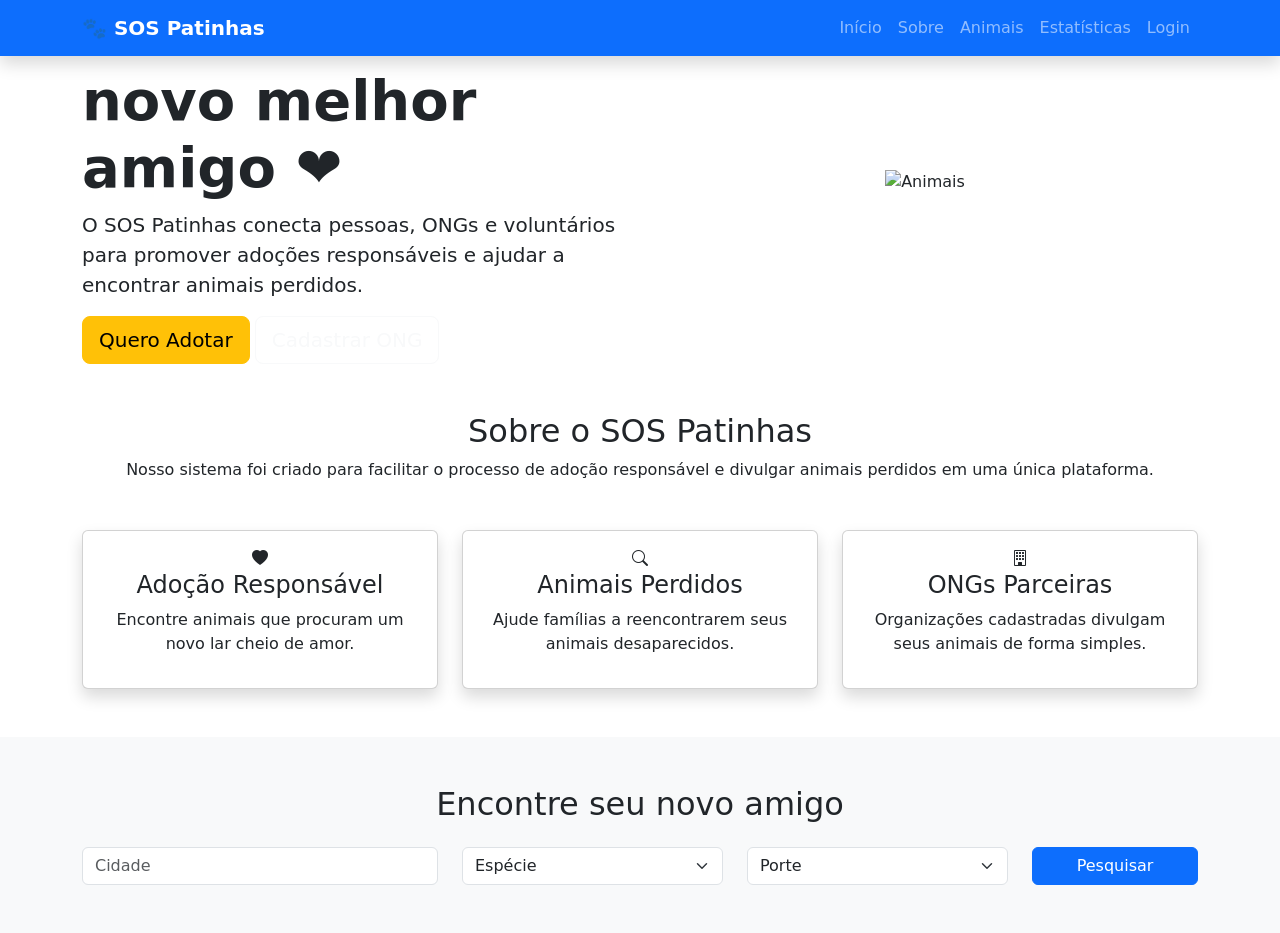
==== index.html @ b5f22fd5 "qualque" ====
<!DOCTYPE html>
<html lang="pt-BR">

<head>
    <meta charset="UTF-8">
    <meta name="viewport" content="width=device-width, initial-scale=1.0">

    <title>SOS Patinhas</title>

    <!-- Bootstrap -->
    <link href="https://cdn.jsdelivr.net/npm/bootstrap@5.3.3/dist/css/bootstrap.min.css" rel="stylesheet">

    <!-- Bootstrap Icons -->
    <link rel="stylesheet"
        href="https://cdn.jsdelivr.net/npm/bootstrap-icons@1.11.3/font/bootstrap-icons.min.css">

    <!-- CSS -->
    <link rel="stylesheet" href="css/style.css">

    <!-- Google Font -->
    <link
        href="https://fonts.googleapis.com/css2?family=Poppins:wght@300;400;500;600;700&display=swap"
        rel="stylesheet">
</head>

<body>

<!-- ==========================
MENU
=========================== -->

<nav class="navbar navbar-expand-lg navbar-dark bg-primary shadow fixed-top">

<div class="container">

<a class="navbar-brand fw-bold" href="#">

🐾 SOS Patinhas

</a>

<button class="navbar-toggler"
type="button"
data-bs-toggle="collapse"
data-bs-target="#menu">

<span class="navbar-toggler-icon"></span>

</button>

<div class="collapse navbar-collapse"
id="menu">

<ul class="navbar-nav ms-auto">

<li class="nav-item">
<a class="nav-link" href="#">Início</a>
</li>

<li class="nav-item">
<a class="nav-link" href="#sobre">Sobre</a>
</li>

<li class="nav-item">
<a class="nav-link" href="#animais">Animais</a>
</li>

<li class="nav-item">
<a class="nav-link" href="#estatisticas">Estatísticas</a>
</li>

<li class="nav-item">
<a class="nav-link" href="#">Login</a>
</li>

</ul>

</div>

</div>

</nav>

<!-- ==========================
BANNER
=========================== -->

<header class="hero">

<div class="container">

<div class="row align-items-center">

<div class="col-lg-6">

<h1 class="display-4 fw-bold">

Encontre um novo melhor amigo ❤️

</h1>

<p class="lead">

O SOS Patinhas conecta pessoas, ONGs e voluntários para promover adoções responsáveis e ajudar a encontrar animais perdidos.

</p>

<a href="#animais" class="btn btn-warning btn-lg">

Quero Adotar

</a>

<a href="#" class="btn btn-outline-light btn-lg">

Cadastrar ONG

</a>

</div>

<div class="col-lg-6 text-center">

<img
src="imagens/banner.png"
class="img-fluid hero-img"
alt="Animais">

</div>

</div>

</div>

</header>

<!-- ==========================
SOBRE
=========================== -->

<section id="sobre" class="py-5">

<div class="container">

<div class="text-center mb-5">

<h2>Sobre o SOS Patinhas</h2>

<p>

Nosso sistema foi criado para facilitar o processo de adoção responsável e divulgar animais perdidos em uma única plataforma.

</p>

</div>

<div class="row">

<div class="col-md-4">

<div class="card h-100 shadow">

<div class="card-body text-center">

<i class="bi bi-heart-fill icone"></i>

<h4>Adoção Responsável</h4>

<p>

Encontre animais que procuram um novo lar cheio de amor.

</p>

</div>

</div>

</div>

<div class="col-md-4">

<div class="card h-100 shadow">

<div class="card-body text-center">

<i class="bi bi-search icone"></i>

<h4>Animais Perdidos</h4>

<p>

Ajude famílias a reencontrarem seus animais desaparecidos.

</p>

</div>

</div>

</div>

<div class="col-md-4">

<div class="card h-100 shadow">

<div class="card-body text-center">

<i class="bi bi-building icone"></i>

<h4>ONGs Parceiras</h4>

<p>

Organizações cadastradas divulgam seus animais de forma simples.

</p>

</div>

</div>

</div>

</div>

</div>

</section>

<!-- ==========================
PESQUISA
=========================== -->

<section class="bg-light py-5">

<div class="container">

<h2 class="text-center mb-4">

Encontre seu novo amigo

</h2>

<div class="row">

<div class="col-md-4">

<input
type="text"
class="form-control"
placeholder="Cidade">

</div>

<div class="col-md-3">

<select class="form-select">

<option>Espécie</option>

<option>Cachorro</option>

<option>Gato</option>

</select>

</div>

<div class="col-md-3">

<select class="form-select">

<option>Porte</option>

<option>Pequeno</option>

<option>Médio</option>

<option>Grande</option>

</select>

</div>

<div class="col-md-2">

<button class="btn btn-primary w-100">

Pesquisar

</button>

</div>

</div>

</div>

</section>
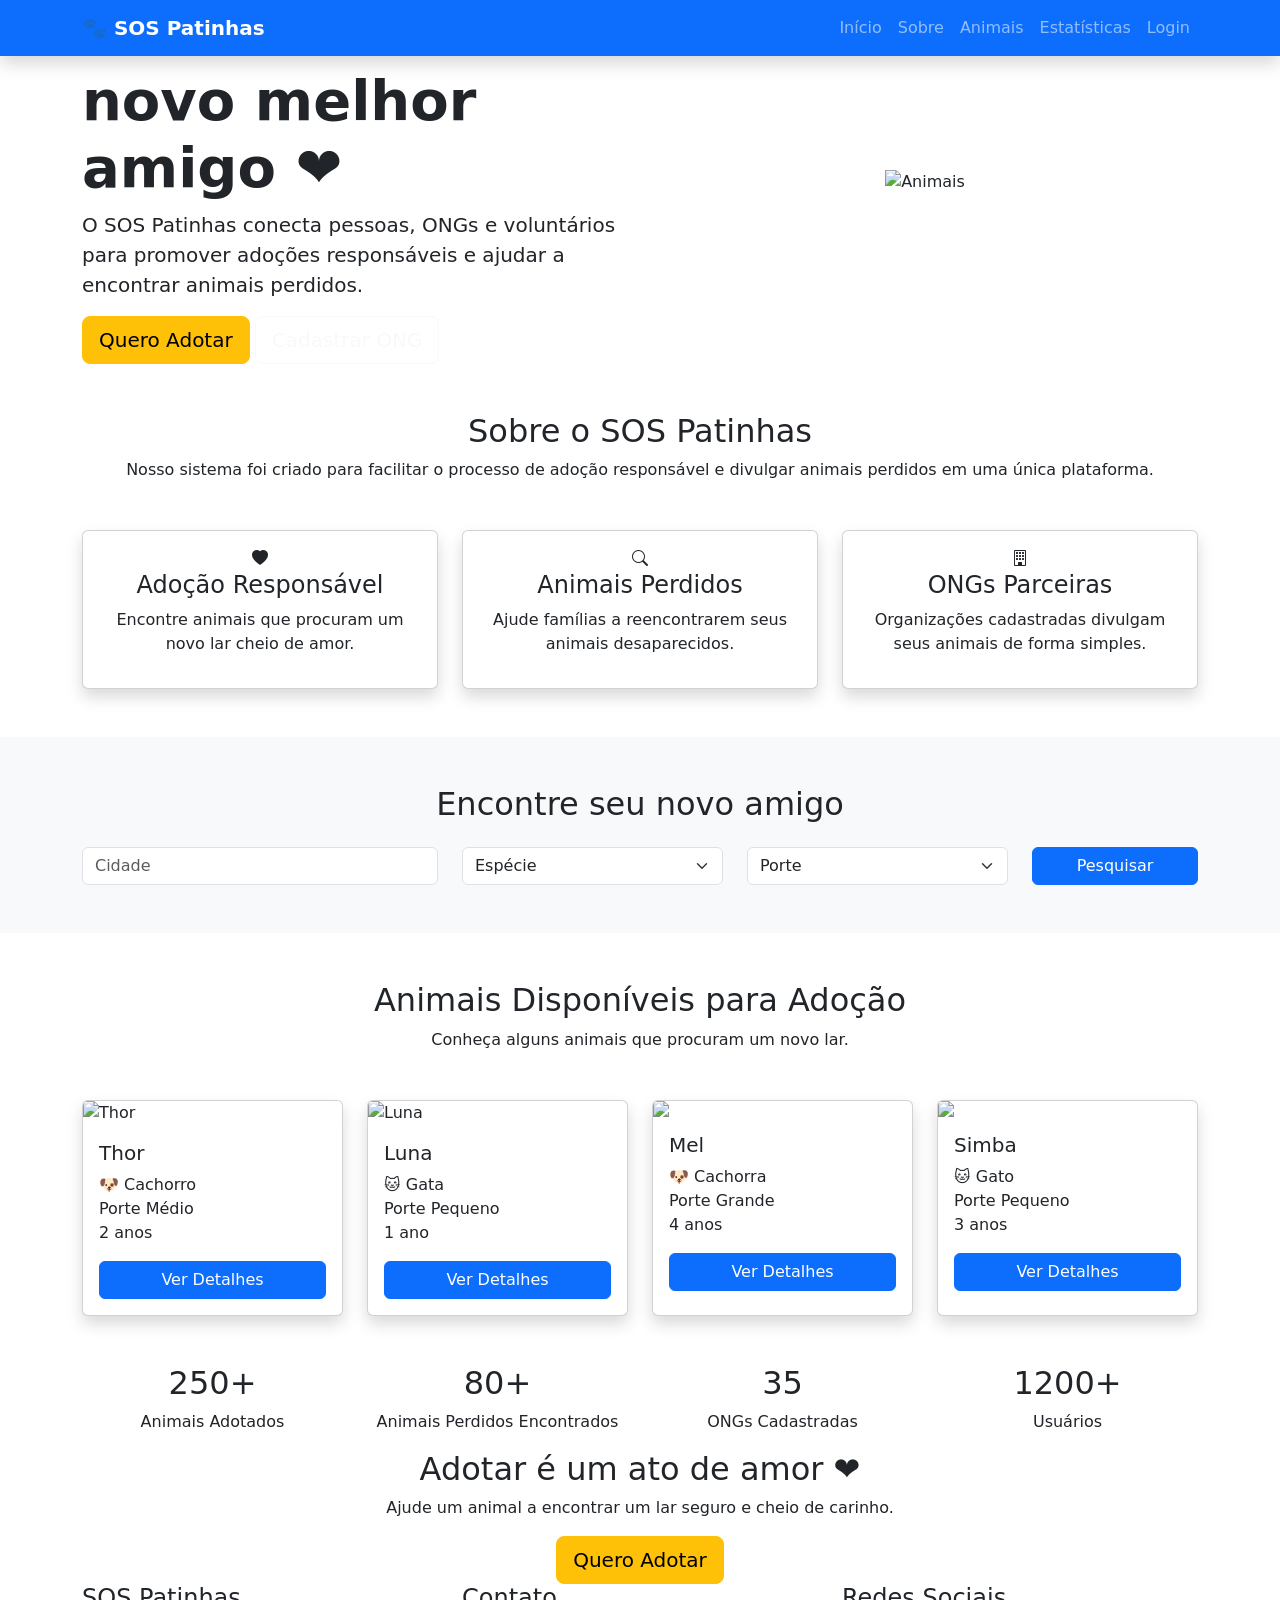
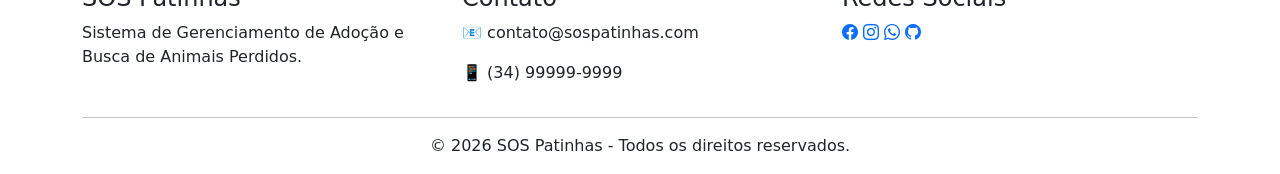
==== commit 3736d175: "cddfsdgvs" ====
--- a/index.html
+++ b/index.html
@@ -297,4 +297,303 @@
 
 </div>
 
-</section>+</section>
+<!-- ==========================
+ANIMAIS PARA ADOÇÃO
+=========================== -->
+
+<section id="animais" class="py-5">
+
+    <div class="container">
+
+        <div class="text-center mb-5">
+            <h2>Animais Disponíveis para Adoção</h2>
+            <p>Conheça alguns animais que procuram um novo lar.</p>
+        </div>
+
+        <div class="row g-4">
+
+            <!-- Animal 1 -->
+            <div class="col-md-3">
+                <div class="card shadow h-100">
+                    <img src="imagens/cachorro1.jpg" class="card-img-top" alt="Thor">
+
+                    <div class="card-body">
+
+                        <h5 class="card-title">Thor</h5>
+
+                        <p class="card-text">
+                            🐶 Cachorro<br>
+                            Porte Médio<br>
+                            2 anos
+                        </p>
+
+                        <button class="btn btn-primary w-100">
+                            Ver Detalhes
+                        </button>
+
+                    </div>
+                </div>
+            </div>
+
+            <!-- Animal 2 -->
+
+            <div class="col-md-3">
+                <div class="card shadow h-100">
+
+                    <img src="imagens/gato1.jpg" class="card-img-top" alt="Luna">
+
+                    <div class="card-body">
+
+                        <h5>Luna</h5>
+
+                        <p>
+
+                            🐱 Gata<br>
+                            Porte Pequeno<br>
+                            1 ano
+
+                        </p>
+
+                        <button class="btn btn-primary w-100">
+
+                            Ver Detalhes
+
+                        </button>
+
+                    </div>
+
+                </div>
+            </div>
+
+            <!-- Animal 3 -->
+
+            <div class="col-md-3">
+
+                <div class="card shadow h-100">
+
+                    <img src="imagens/cachorro2.jpg" class="card-img-top">
+
+                    <div class="card-body">
+
+                        <h5>Mel</h5>
+
+                        <p>
+
+                            🐶 Cachorra<br>
+                            Porte Grande<br>
+                            4 anos
+
+                        </p>
+
+                        <button class="btn btn-primary w-100">
+
+                            Ver Detalhes
+
+                        </button>
+
+                    </div>
+
+                </div>
+
+            </div>
+
+            <!-- Animal 4 -->
+
+            <div class="col-md-3">
+
+                <div class="card shadow h-100">
+
+                    <img src="imagens/gato2.jpg" class="card-img-top">
+
+                    <div class="card-body">
+
+                        <h5>Simba</h5>
+
+                        <p>
+
+                            🐱 Gato<br>
+                            Porte Pequeno<br>
+                            3 anos
+
+                        </p>
+
+                        <button class="btn btn-primary w-100">
+
+                            Ver Detalhes
+
+                        </button>
+
+                    </div>
+
+                </div>
+
+            </div>
+
+        </div>
+
+    </div>
+
+</section>
+
+<!-- ==========================
+ESTATÍSTICAS
+=========================== -->
+
+<section id="estatisticas" class="estatisticas">
+
+<div class="container">
+
+<div class="row text-center">
+
+<div class="col-md-3">
+
+<h2>250+</h2>
+
+<p>Animais Adotados</p>
+
+</div>
+
+<div class="col-md-3">
+
+<h2>80+</h2>
+
+<p>Animais Perdidos Encontrados</p>
+
+</div>
+
+<div class="col-md-3">
+
+<h2>35</h2>
+
+<p>ONGs Cadastradas</p>
+
+</div>
+
+<div class="col-md-3">
+
+<h2>1200+</h2>
+
+<p>Usuários</p>
+
+</div>
+
+</div>
+
+</div>
+
+</section>
+
+<!-- ==========================
+CHAMADA
+=========================== -->
+
+<section class="cta">
+
+<div class="container text-center">
+
+<h2>
+
+Adotar é um ato de amor ❤️
+
+</h2>
+
+<p>
+
+Ajude um animal a encontrar um lar seguro e cheio de carinho.
+
+</p>
+
+<a href="#" class="btn btn-warning btn-lg">
+
+Quero Adotar
+
+</a>
+
+</div>
+
+</section>
+
+<!-- ==========================
+RODAPÉ
+=========================== -->
+
+<footer>
+
+<div class="container">
+
+<div class="row">
+
+<div class="col-md-4">
+
+<h4>SOS Patinhas</h4>
+
+<p>
+
+Sistema de Gerenciamento de Adoção e Busca de Animais Perdidos.
+
+</p>
+
+</div>
+
+<div class="col-md-4">
+
+<h4>Contato</h4>
+
+<p>
+
+📧 contato@sospatinhas.com
+
+</p>
+
+<p>
+
+📱 (34) 99999-9999
+
+</p>
+
+</div>
+
+<div class="col-md-4">
+
+<h4>Redes Sociais</h4>
+
+<a href="#"><i class="bi bi-facebook"></i></a>
+
+<a href="#"><i class="bi bi-instagram"></i></a>
+
+<a href="#"><i class="bi bi-whatsapp"></i></a>
+
+<a href="#"><i class="bi bi-github"></i></a>
+
+</div>
+
+</div>
+
+<hr>
+
+<div class="text-center">
+
+<p>
+
+© 2026 SOS Patinhas - Todos os direitos reservados.
+
+</p>
+
+</div>
+
+</div>
+
+</footer>
+
+<!-- Bootstrap -->
+
+<script src="https://cdn.jsdelivr.net/npm/bootstrap@5.3.3/dist/js/bootstrap.bundle.min.js"></script>
+
+<!-- JavaScript -->
+
+<script src="js/script.js"></script>
+
+</body>
+
+</html>
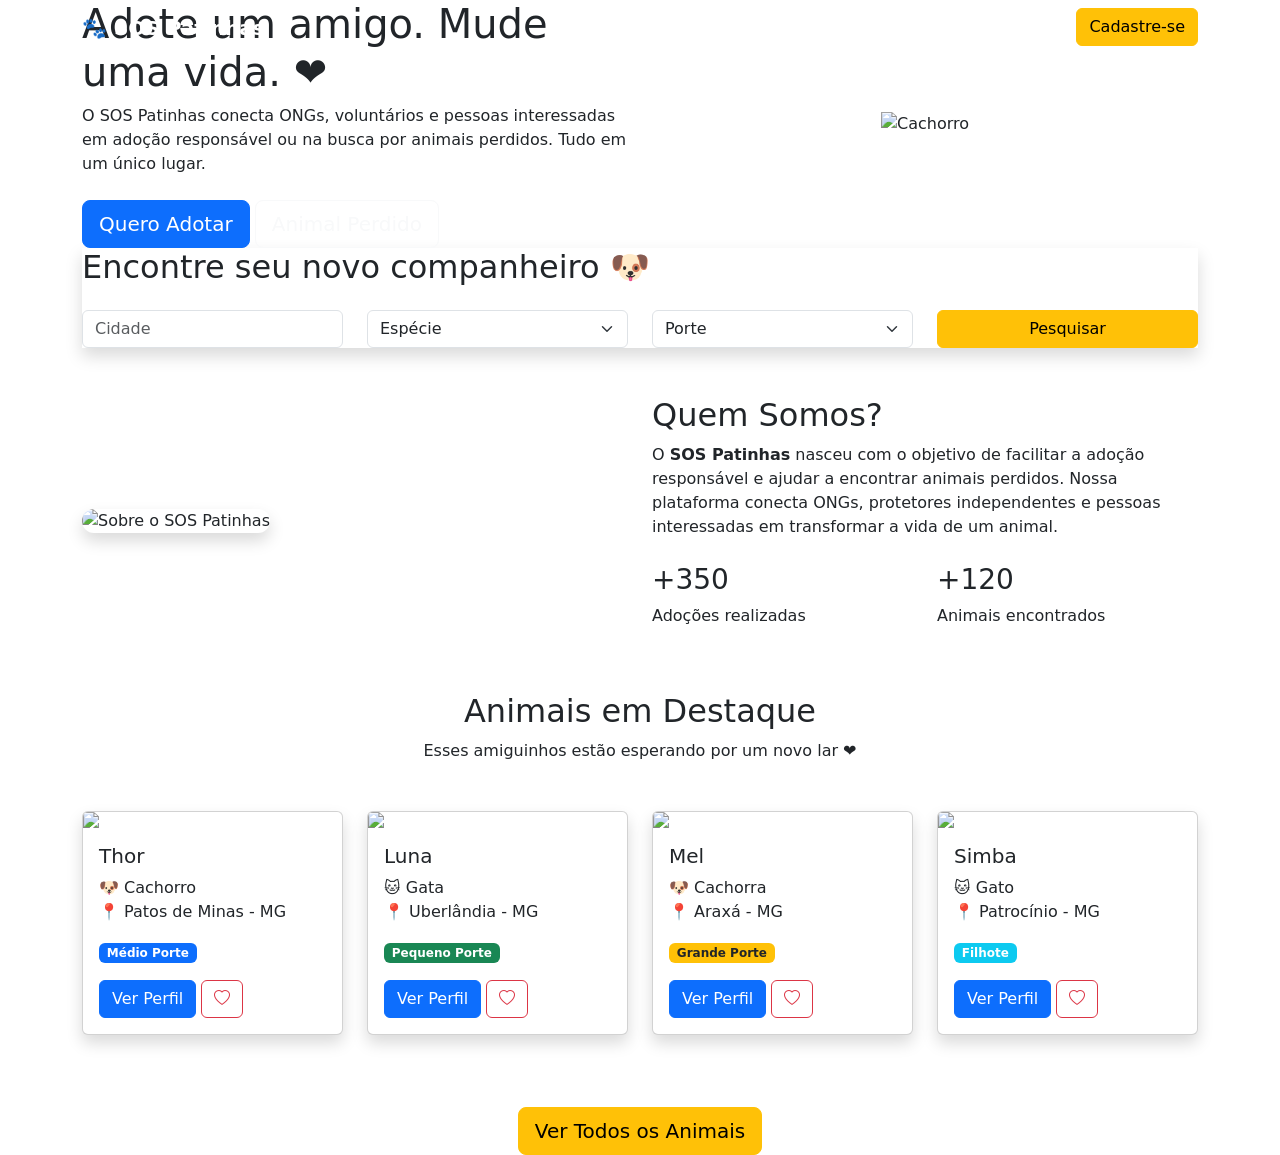
==== commit 7932be43: "pfvvv" ====
--- a/index.html
+++ b/index.html
@@ -2,6 +2,7 @@
 <html lang="pt-BR">
 
 <head>
+
     <meta charset="UTF-8">
     <meta name="viewport" content="width=device-width, initial-scale=1.0">
 
@@ -14,32 +15,33 @@
     <link rel="stylesheet"
         href="https://cdn.jsdelivr.net/npm/bootstrap-icons@1.11.3/font/bootstrap-icons.min.css">
 
+    <!-- Google Fonts -->
+    <link href="https://fonts.googleapis.com/css2?family=Poppins:wght@300;400;500;600;700&display=swap"
+        rel="stylesheet">
+
     <!-- CSS -->
-    <link rel="stylesheet" href="css/style.css">
-
-    <!-- Google Font -->
-    <link
-        href="https://fonts.googleapis.com/css2?family=Poppins:wght@300;400;500;600;700&display=swap"
-        rel="stylesheet">
+    <link rel="stylesheet" href="assets/css/style.css">
+
 </head>
 
 <body>
 
-<!-- ==========================
+<!-- ===================================================
 MENU
-=========================== -->
-
-<nav class="navbar navbar-expand-lg navbar-dark bg-primary shadow fixed-top">
+==================================================== -->
+
+<nav class="navbar navbar-expand-lg navbar-dark fixed-top">
 
 <div class="container">
 
-<a class="navbar-brand fw-bold" href="#">
+<a class="navbar-brand fw-bold" href="index.html">
 
 🐾 SOS Patinhas
 
 </a>
 
-<button class="navbar-toggler"
+<button
+class="navbar-toggler"
 type="button"
 data-bs-toggle="collapse"
 data-bs-target="#menu">
@@ -48,31 +50,84 @@
 
 </button>
 
-<div class="collapse navbar-collapse"
-id="menu">
+<div class="collapse navbar-collapse" id="menu">
 
 <ul class="navbar-nav ms-auto">
 
 <li class="nav-item">
-<a class="nav-link" href="#">Início</a>
+
+<a class="nav-link active" href="index.html">
+
+Início
+
+</a>
+
 </li>
 
 <li class="nav-item">
-<a class="nav-link" href="#sobre">Sobre</a>
+
+<a class="nav-link" href="#sobre">
+
+Sobre
+
+</a>
+
 </li>
 
 <li class="nav-item">
-<a class="nav-link" href="#animais">Animais</a>
+
+<a class="nav-link" href="#animais">
+
+Animais
+
+</a>
+
 </li>
 
 <li class="nav-item">
-<a class="nav-link" href="#estatisticas">Estatísticas</a>
+
+<a class="nav-link" href="#ongs">
+
+ONGs
+
+</a>
+
 </li>
 
 <li class="nav-item">
-<a class="nav-link" href="#">Login</a>
+
+<a class="nav-link" href="pages/favoritos.html">
+
+<i class="bi bi-heart-fill"></i>
+
+Favoritos
+
+</a>
+
 </li>
 
+<li class="nav-item">
+
+<a class="nav-link" href="pages/login.html">
+
+Entrar
+
+</a>
+
+</li>
+
+<li class="nav-item">
+
+<a class="btn btn-warning ms-3"
+
+href="pages/cadastro.html">
+
+Cadastre-se
+
+</a>
+
+</li>
+
 </ul>
 
 </div>
@@ -81,9 +136,9 @@
 
 </nav>
 
-<!-- ==========================
-BANNER
-=========================== -->
+<!-- ===================================================
+HERO
+==================================================== -->
 
 <header class="hero">
 
@@ -93,38 +148,55 @@
 
 <div class="col-lg-6">
 
-<h1 class="display-4 fw-bold">
-
-Encontre um novo melhor amigo ❤️
+<h1>
+
+Adote um amigo.
+
+Mude uma vida. ❤️
 
 </h1>
 
-<p class="lead">
-
-O SOS Patinhas conecta pessoas, ONGs e voluntários para promover adoções responsáveis e ajudar a encontrar animais perdidos.
+<p>
+
+O SOS Patinhas conecta ONGs, voluntários e pessoas
+interessadas em adoção responsável ou na busca por
+animais perdidos.
+
+Tudo em um único lugar.
 
 </p>
 
-<a href="#animais" class="btn btn-warning btn-lg">
+<div class="mt-4">
+
+<a href="#animais"
+
+class="btn btn-primary btn-lg">
 
 Quero Adotar
 
 </a>
 
-<a href="#" class="btn btn-outline-light btn-lg">
-
-Cadastrar ONG
-
-</a>
+<a href="pages/perdidos.html"
+
+class="btn btn-outline-light btn-lg">
+
+Animal Perdido
+
+</a>
+
+</div>
 
 </div>
 
 <div class="col-lg-6 text-center">
 
 <img
-src="imagens/banner.png"
-class="img-fluid hero-img"
-alt="Animais">
+
+src="assets/img/banner-dog.png"
+
+alt="Cachorro"
+
+class="img-fluid hero-image">
 
 </div>
 
@@ -134,21 +206,179 @@
 
 </header>
 
-<!-- ==========================
-SOBRE
-=========================== -->
+<!-- ===================================================
+PESQUISA
+==================================================== -->
+
+<section class="search-section">
+
+<div class="container">
+
+<div class="search-box shadow">
+
+<h2>
+
+Encontre seu novo companheiro 🐶
+
+</h2>
+
+<div class="row mt-4">
+
+<div class="col-md-3">
+
+<input
+
+type="text"
+
+class="form-control"
+
+placeholder="Cidade">
+
+</div>
+
+<div class="col-md-3">
+
+<select class="form-select">
+
+<option>Espécie</option>
+
+<option>Cachorro</option>
+
+<option>Gato</option>
+
+</select>
+
+</div>
+
+<div class="col-md-3">
+
+<select class="form-select">
+
+<option>Porte</option>
+
+<option>Pequeno</option>
+
+<option>Médio</option>
+
+<option>Grande</option>
+
+</select>
+
+</div>
+
+<div class="col-md-3">
+
+<button
+
+class="btn btn-warning w-100">
+
+Pesquisar
+
+</button>
+
+</div>
+
+</div>
+
+</div>
+
+</div>
+
+</section>
+
+<!-- DAQUI PARA BAIXO CONTINUAREMOS NA PARTE 2 -->
+ <!-- ===================================================
+SOBRE O SOS PATINHAS
+==================================================== -->
 
 <section id="sobre" class="py-5">
 
 <div class="container">
 
+<div class="row align-items-center">
+
+<div class="col-lg-6">
+
+<img src="assets/img/about-pets.png"
+class="img-fluid rounded-4 shadow"
+alt="Sobre o SOS Patinhas">
+
+</div>
+
+<div class="col-lg-6">
+
+<h2 class="section-title">
+
+Quem Somos?
+
+</h2>
+
+<p>
+
+O <strong>SOS Patinhas</strong> nasceu com o objetivo de
+facilitar a adoção responsável e ajudar a encontrar
+animais perdidos.
+
+Nossa plataforma conecta ONGs, protetores independentes
+e pessoas interessadas em transformar a vida de um animal.
+
+</p>
+
+<div class="row mt-4">
+
+<div class="col-6">
+
+<div class="info-card">
+
+<h3>+350</h3>
+
+<p>Adoções realizadas</p>
+
+</div>
+
+</div>
+
+<div class="col-6">
+
+<div class="info-card">
+
+<h3>+120</h3>
+
+<p>Animais encontrados</p>
+
+</div>
+
+</div>
+
+</div>
+
+</div>
+
+</div>
+
+</div>
+
+</section>
+
+<!-- ===================================================
+ANIMAIS EM DESTAQUE
+==================================================== -->
+
+<section id="animais" class="animais">
+
+<div class="container">
+
 <div class="text-center mb-5">
 
-<h2>Sobre o SOS Patinhas</h2>
+<h2 class="section-title">
+
+Animais em Destaque
+
+</h2>
 
 <p>
 
-Nosso sistema foi criado para facilitar o processo de adoção responsável e divulgar animais perdidos em uma única plataforma.
+Esses amiguinhos estão esperando por um novo lar ❤️
 
 </p>
 
@@ -156,138 +386,148 @@
 
 <div class="row">
 
-<div class="col-md-4">
-
-<div class="card h-100 shadow">
-
-<div class="card-body text-center">
-
-<i class="bi bi-heart-fill icone"></i>
-
-<h4>Adoção Responsável</h4>
+<!-- CARD 1 -->
+
+<div class="col-lg-3 col-md-6 mb-4">
+
+<div class="card animal-card shadow">
+
+<img src="assets/img/dog1.jpg"
+class="card-img-top">
+
+<div class="card-body">
+
+<h5>Thor</h5>
 
 <p>
 
-Encontre animais que procuram um novo lar cheio de amor.
+🐶 Cachorro<br>
+
+📍 Patos de Minas - MG
 
 </p>
 
-</div>
-
-</div>
-
-</div>
-
-<div class="col-md-4">
-
-<div class="card h-100 shadow">
-
-<div class="card-body text-center">
-
-<i class="bi bi-search icone"></i>
-
-<h4>Animais Perdidos</h4>
+<span class="badge bg-primary">
+
+Médio Porte
+
+</span>
+
+<div class="mt-3">
+
+<a href="#"
+
+class="btn btn-primary">
+
+Ver Perfil
+
+</a>
+
+<button class="btn btn-outline-danger favorite-btn">
+
+<i class="bi bi-heart"></i>
+
+</button>
+
+</div>
+
+</div>
+
+</div>
+
+</div>
+
+<!-- CARD 2 -->
+
+<div class="col-lg-3 col-md-6 mb-4">
+
+<div class="card animal-card shadow">
+
+<img src="assets/img/cat1.jpg"
+class="card-img-top">
+
+<div class="card-body">
+
+<h5>Luna</h5>
 
 <p>
 
-Ajude famílias a reencontrarem seus animais desaparecidos.
+🐱 Gata<br>
+
+📍 Uberlândia - MG
 
 </p>
 
-</div>
-
-</div>
-
-</div>
-
-<div class="col-md-4">
-
-<div class="card h-100 shadow">
-
-<div class="card-body text-center">
-
-<i class="bi bi-building icone"></i>
-
-<h4>ONGs Parceiras</h4>
+<span class="badge bg-success">
+
+Pequeno Porte
+
+</span>
+
+<div class="mt-3">
+
+<a href="#"
+
+class="btn btn-primary">
+
+Ver Perfil
+
+</a>
+
+<button class="btn btn-outline-danger favorite-btn">
+
+<i class="bi bi-heart"></i>
+
+</button>
+
+</div>
+
+</div>
+
+</div>
+
+</div>
+
+<!-- CARD 3 -->
+
+<div class="col-lg-3 col-md-6 mb-4">
+
+<div class="card animal-card shadow">
+
+<img src="assets/img/dog2.jpg"
+class="card-img-top">
+
+<div class="card-body">
+
+<h5>Mel</h5>
 
 <p>
 
-Organizações cadastradas divulgam seus animais de forma simples.
+🐶 Cachorra<br>
+
+📍 Araxá - MG
 
 </p>
 
-</div>
-
-</div>
-
-</div>
-
-</div>
-
-</div>
-
-</section>
-
-<!-- ==========================
-PESQUISA
-=========================== -->
-
-<section class="bg-light py-5">
-
-<div class="container">
-
-<h2 class="text-center mb-4">
-
-Encontre seu novo amigo
-
-</h2>
-
-<div class="row">
-
-<div class="col-md-4">
-
-<input
-type="text"
-class="form-control"
-placeholder="Cidade">
-
-</div>
-
-<div class="col-md-3">
-
-<select class="form-select">
-
-<option>Espécie</option>
-
-<option>Cachorro</option>
-
-<option>Gato</option>
-
-</select>
-
-</div>
-
-<div class="col-md-3">
-
-<select class="form-select">
-
-<option>Porte</option>
-
-<option>Pequeno</option>
-
-<option>Médio</option>
-
-<option>Grande</option>
-
-</select>
-
-</div>
-
-<div class="col-md-2">
-
-<button class="btn btn-primary w-100">
-
-Pesquisar
+<span class="badge bg-warning text-dark">
+
+Grande Porte
+
+</span>
+
+<div class="mt-3">
+
+<a href="#"
+
+class="btn btn-primary">
+
+Ver Perfil
+
+</a>
+
+<button class="btn btn-outline-danger favorite-btn">
+
+<i class="bi bi-heart"></i>
 
 </button>
 
@@ -297,303 +537,73 @@
 
 </div>
 
-</section>
-<!-- ==========================
-ANIMAIS PARA ADOÇÃO
-=========================== -->
-
-<section id="animais" class="py-5">
-
-    <div class="container">
-
-        <div class="text-center mb-5">
-            <h2>Animais Disponíveis para Adoção</h2>
-            <p>Conheça alguns animais que procuram um novo lar.</p>
-        </div>
-
-        <div class="row g-4">
-
-            <!-- Animal 1 -->
-            <div class="col-md-3">
-                <div class="card shadow h-100">
-                    <img src="imagens/cachorro1.jpg" class="card-img-top" alt="Thor">
-
-                    <div class="card-body">
-
-                        <h5 class="card-title">Thor</h5>
-
-                        <p class="card-text">
-                            🐶 Cachorro<br>
-                            Porte Médio<br>
-                            2 anos
-                        </p>
-
-                        <button class="btn btn-primary w-100">
-                            Ver Detalhes
-                        </button>
-
-                    </div>
-                </div>
-            </div>
-
-            <!-- Animal 2 -->
-
-            <div class="col-md-3">
-                <div class="card shadow h-100">
-
-                    <img src="imagens/gato1.jpg" class="card-img-top" alt="Luna">
-
-                    <div class="card-body">
-
-                        <h5>Luna</h5>
-
-                        <p>
-
-                            🐱 Gata<br>
-                            Porte Pequeno<br>
-                            1 ano
-
-                        </p>
-
-                        <button class="btn btn-primary w-100">
-
-                            Ver Detalhes
-
-                        </button>
-
-                    </div>
-
-                </div>
-            </div>
-
-            <!-- Animal 3 -->
-
-            <div class="col-md-3">
-
-                <div class="card shadow h-100">
-
-                    <img src="imagens/cachorro2.jpg" class="card-img-top">
-
-                    <div class="card-body">
-
-                        <h5>Mel</h5>
-
-                        <p>
-
-                            🐶 Cachorra<br>
-                            Porte Grande<br>
-                            4 anos
-
-                        </p>
-
-                        <button class="btn btn-primary w-100">
-
-                            Ver Detalhes
-
-                        </button>
-
-                    </div>
-
-                </div>
-
-            </div>
-
-            <!-- Animal 4 -->
-
-            <div class="col-md-3">
-
-                <div class="card shadow h-100">
-
-                    <img src="imagens/gato2.jpg" class="card-img-top">
-
-                    <div class="card-body">
-
-                        <h5>Simba</h5>
-
-                        <p>
-
-                            🐱 Gato<br>
-                            Porte Pequeno<br>
-                            3 anos
-
-                        </p>
-
-                        <button class="btn btn-primary w-100">
-
-                            Ver Detalhes
-
-                        </button>
-
-                    </div>
-
-                </div>
-
-            </div>
-
-        </div>
-
-    </div>
-
-</section>
-
-<!-- ==========================
-ESTATÍSTICAS
-=========================== -->
-
-<section id="estatisticas" class="estatisticas">
-
-<div class="container">
-
-<div class="row text-center">
-
-<div class="col-md-3">
-
-<h2>250+</h2>
-
-<p>Animais Adotados</p>
-
-</div>
-
-<div class="col-md-3">
-
-<h2>80+</h2>
-
-<p>Animais Perdidos Encontrados</p>
-
-</div>
-
-<div class="col-md-3">
-
-<h2>35</h2>
-
-<p>ONGs Cadastradas</p>
-
-</div>
-
-<div class="col-md-3">
-
-<h2>1200+</h2>
-
-<p>Usuários</p>
-
-</div>
-
-</div>
-
-</div>
-
-</section>
-
-<!-- ==========================
-CHAMADA
-=========================== -->
-
-<section class="cta">
-
-<div class="container text-center">
-
-<h2>
-
-Adotar é um ato de amor ❤️
-
-</h2>
+</div>
+
+<!-- CARD 4 -->
+
+<div class="col-lg-3 col-md-6 mb-4">
+
+<div class="card animal-card shadow">
+
+<img src="assets/img/cat2.jpg"
+class="card-img-top">
+
+<div class="card-body">
+
+<h5>Simba</h5>
 
 <p>
 
-Ajude um animal a encontrar um lar seguro e cheio de carinho.
+🐱 Gato<br>
+
+📍 Patrocínio - MG
 
 </p>
 
-<a href="#" class="btn btn-warning btn-lg">
-
-Quero Adotar
-
-</a>
-
-</div>
-
-</section>
-
-<!-- ==========================
-RODAPÉ
-=========================== -->
-
-<footer>
-
-<div class="container">
-
-<div class="row">
-
-<div class="col-md-4">
-
-<h4>SOS Patinhas</h4>
-
-<p>
-
-Sistema de Gerenciamento de Adoção e Busca de Animais Perdidos.
-
-</p>
-
-</div>
-
-<div class="col-md-4">
-
-<h4>Contato</h4>
-
-<p>
-
-📧 contato@sospatinhas.com
-
-</p>
-
-<p>
-
-📱 (34) 99999-9999
-
-</p>
-
-</div>
-
-<div class="col-md-4">
-
-<h4>Redes Sociais</h4>
-
-<a href="#"><i class="bi bi-facebook"></i></a>
-
-<a href="#"><i class="bi bi-instagram"></i></a>
-
-<a href="#"><i class="bi bi-whatsapp"></i></a>
-
-<a href="#"><i class="bi bi-github"></i></a>
-
-</div>
-
-</div>
-
-<hr>
-
-<div class="text-center">
-
-<p>
-
-© 2026 SOS Patinhas - Todos os direitos reservados.
-
-</p>
-
-</div>
-
-</div>
-
-</footer>
-
-<!-- Bootstrap -->
-
-<script src="https://cdn.jsdelivr.net/npm/bootstrap@5.3.3/dist/js/bootstrap.bundle.min.js"></script>
-
-<!-- JavaScript -->
-
-<script src="js/script.js"></script>
-
-</body>
-
-</html>+<span class="badge bg-info">
+
+Filhote
+
+</span>
+
+<div class="mt-3">
+
+<a href="#"
+
+class="btn btn-primary">
+
+Ver Perfil
+
+</a>
+
+<button class="btn btn-outline-danger favorite-btn">
+
+<i class="bi bi-heart"></i>
+
+</button>
+
+</div>
+
+</div>
+
+</div>
+
+</div>
+
+</div>
+
+<div class="text-center mt-5">
+
+<a href="pages/animais.html"
+
+class="btn btn-lg btn-warning">
+
+Ver Todos os Animais
+
+</a>
+
+</div>
+
+</div>
+
+</section>
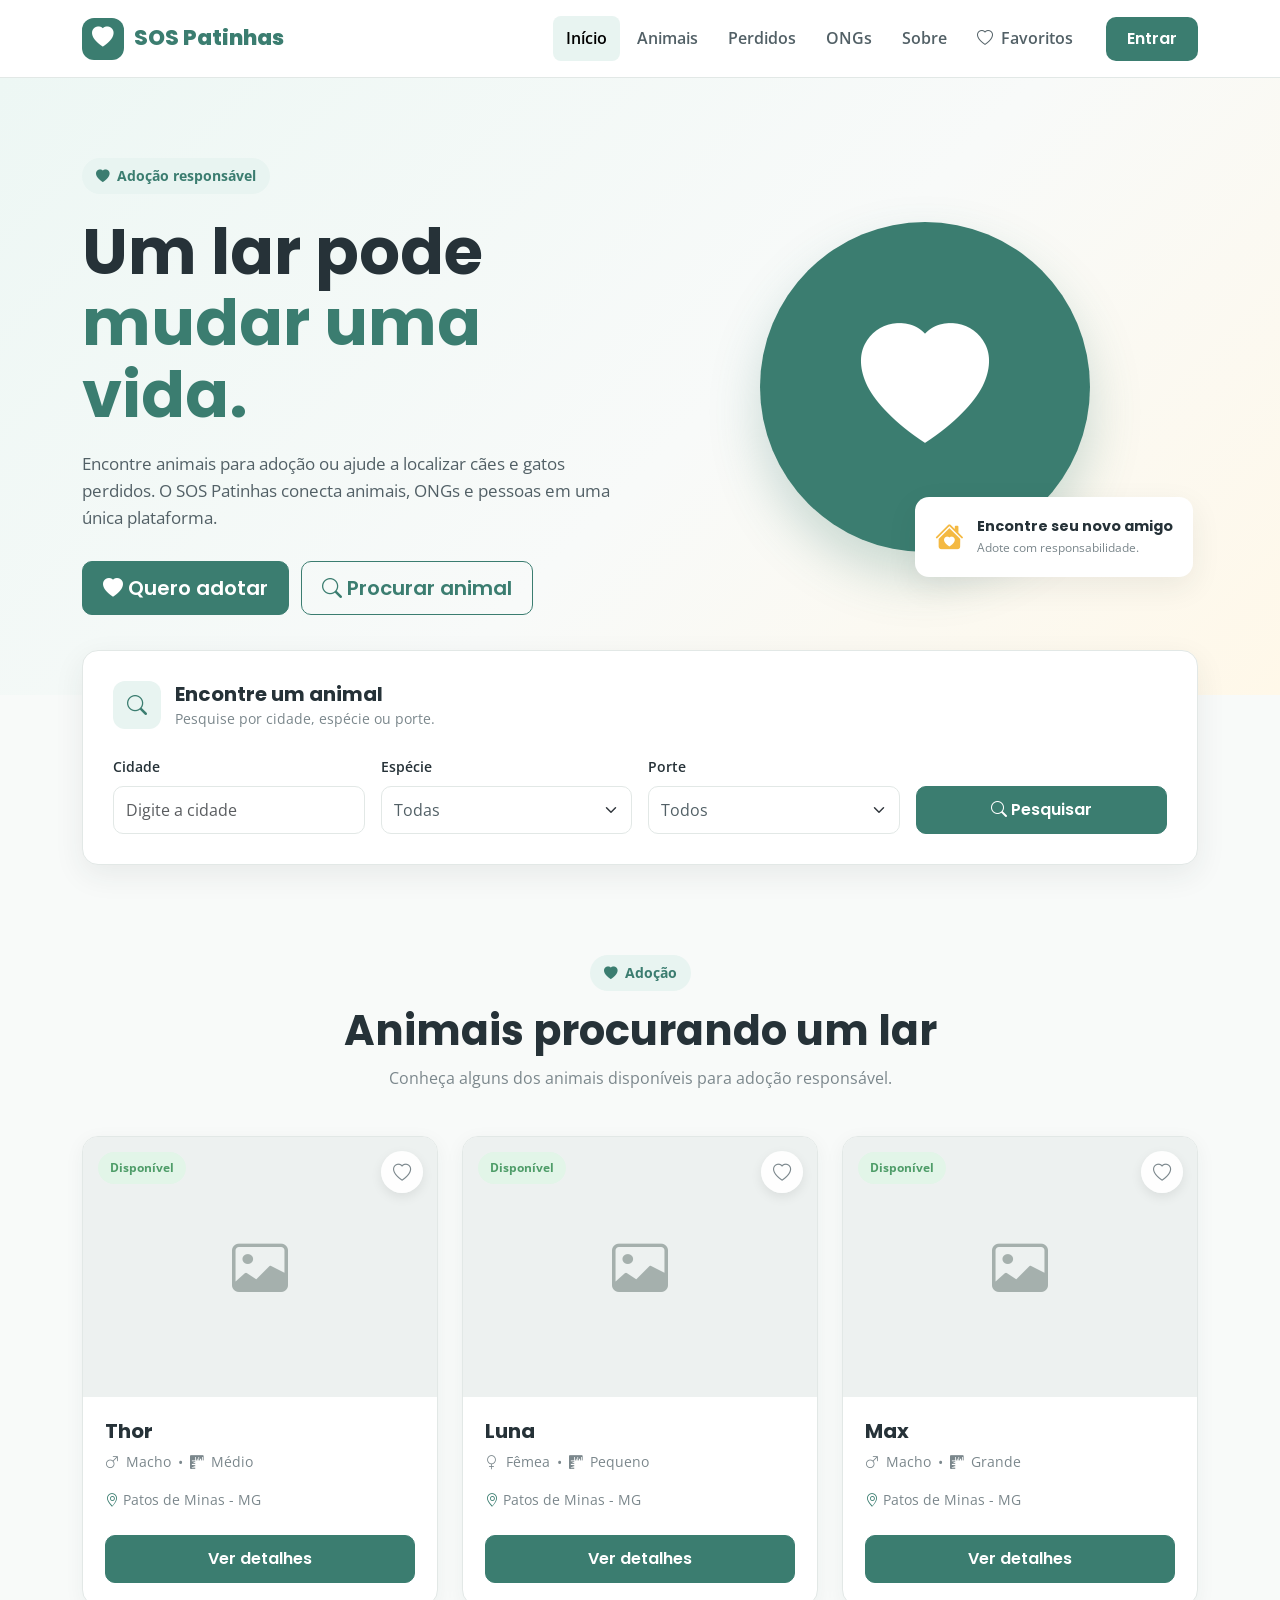
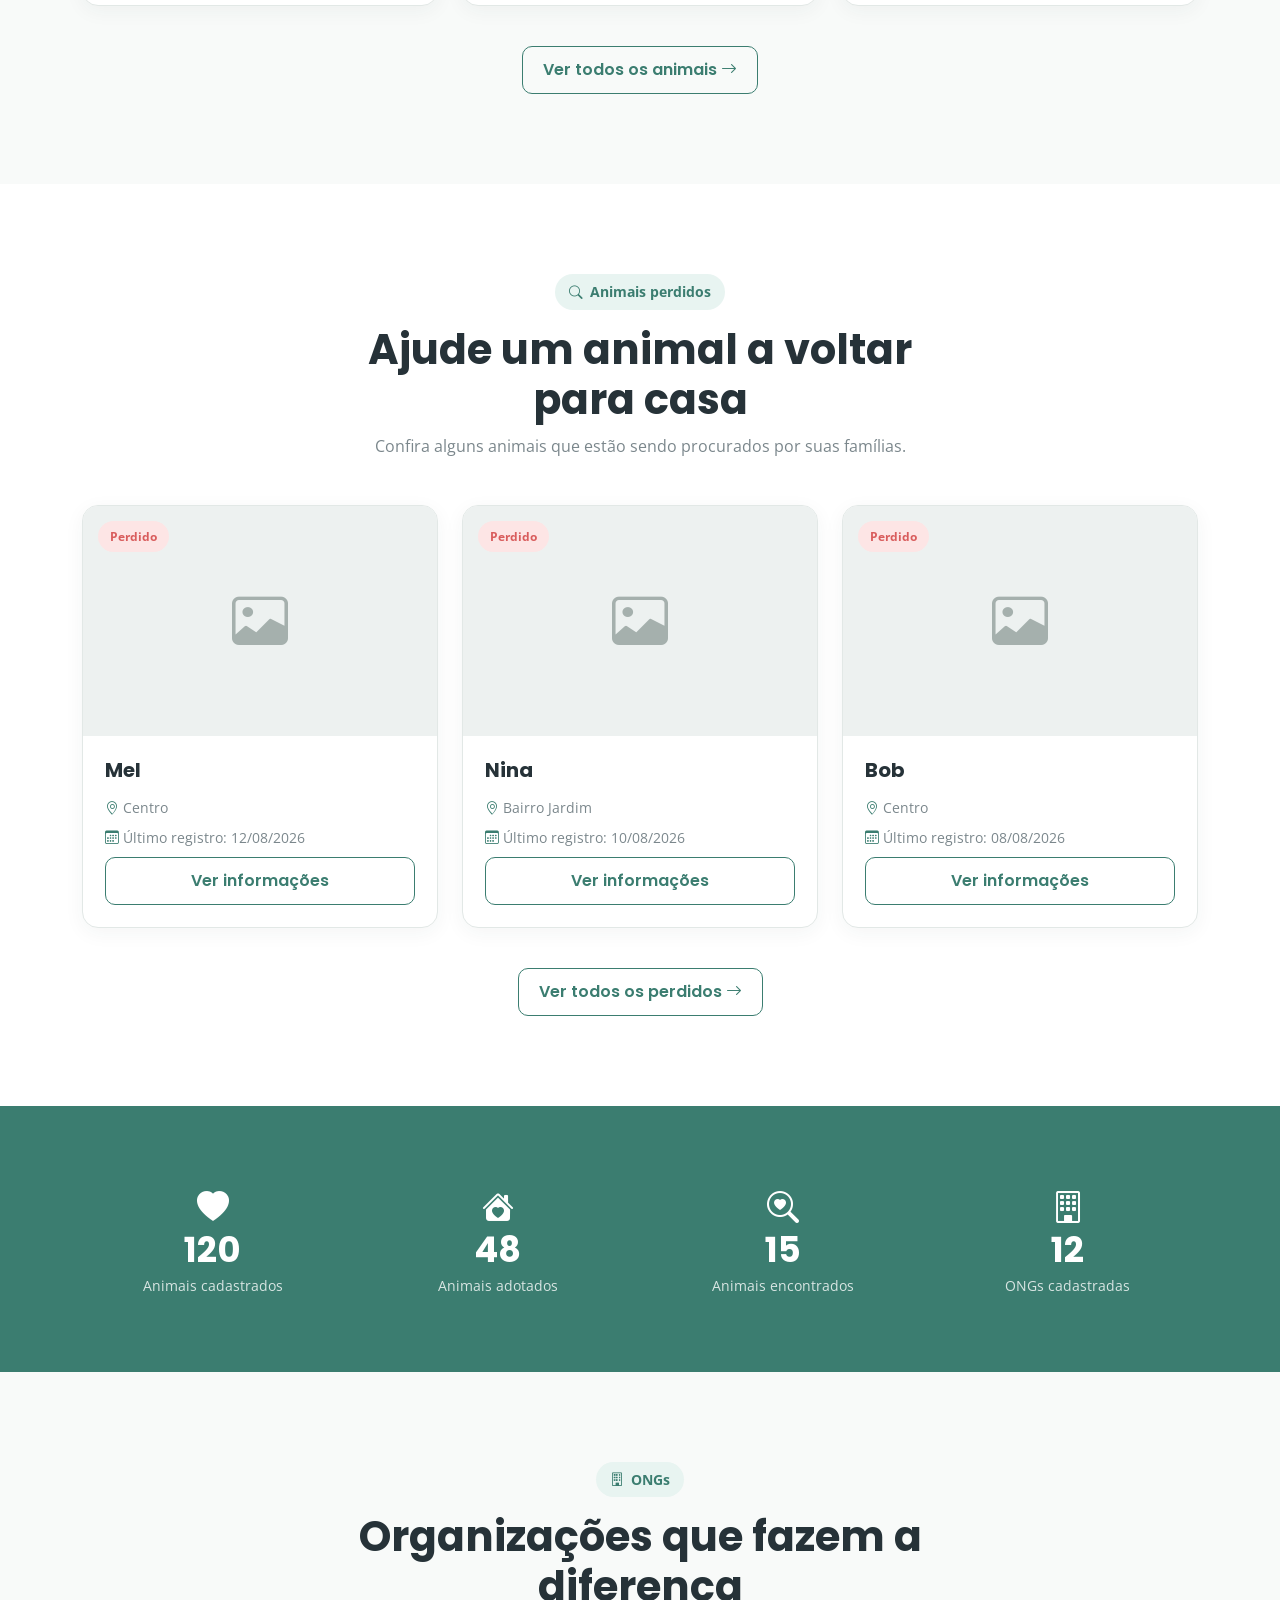
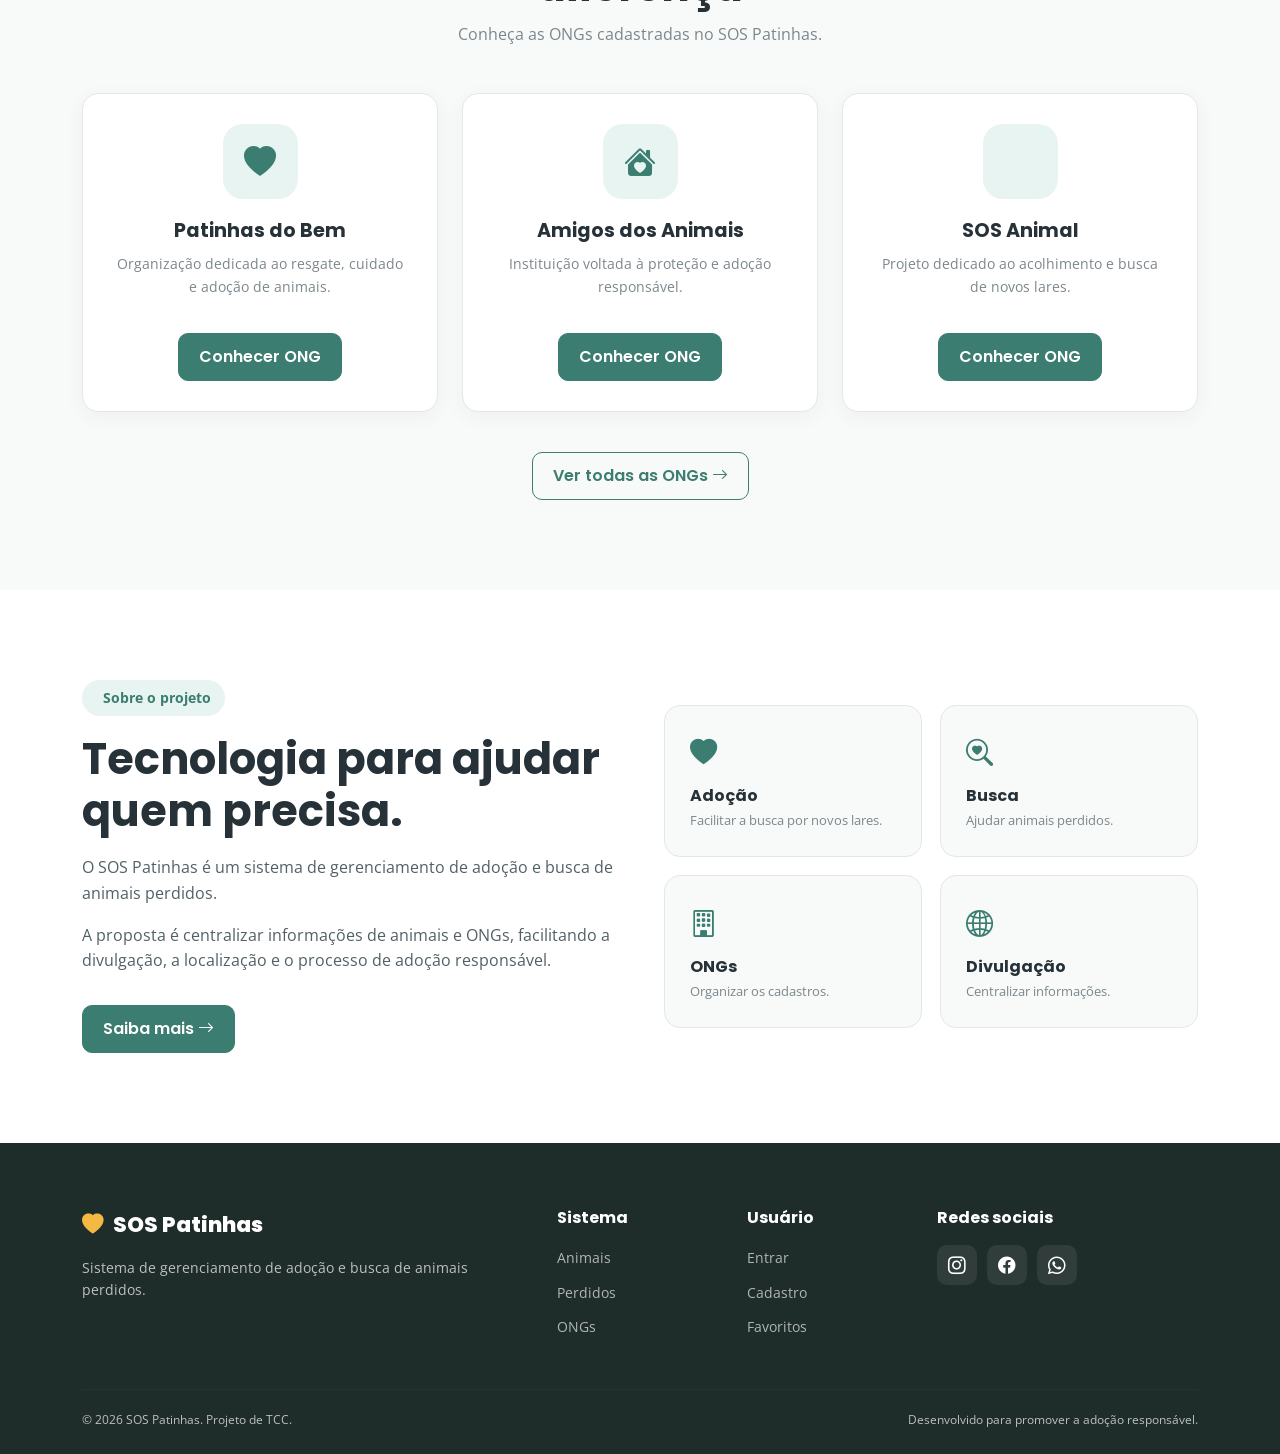
==== commit 3fdc0ce8: "sdwadswa" ====
--- a/index.html
+++ b/index.html
@@ -4,606 +4,1505 @@
 <head>
 
     <meta charset="UTF-8">
+
     <meta name="viewport" content="width=device-width, initial-scale=1.0">
 
-    <title>SOS Patinhas</title>
+    <meta
+        name="description"
+        content="SOS Patinhas - Sistema de gerenciamento de adoção e busca de animais perdidos."
+    >
+
+    <title>SOS Patinhas | Adoção e Animais Perdidos</title>
 
     <!-- Bootstrap -->
-    <link href="https://cdn.jsdelivr.net/npm/bootstrap@5.3.3/dist/css/bootstrap.min.css" rel="stylesheet">
+    <link
+        href="https://cdn.jsdelivr.net/npm/bootstrap@5.3.3/dist/css/bootstrap.min.css"
+        rel="stylesheet"
+    >
 
     <!-- Bootstrap Icons -->
-    <link rel="stylesheet"
-        href="https://cdn.jsdelivr.net/npm/bootstrap-icons@1.11.3/font/bootstrap-icons.min.css">
+    <link
+        rel="stylesheet"
+        href="https://cdn.jsdelivr.net/npm/bootstrap-icons@1.11.3/font/bootstrap-icons.min.css"
+    >
 
     <!-- Google Fonts -->
-    <link href="https://fonts.googleapis.com/css2?family=Poppins:wght@300;400;500;600;700&display=swap"
-        rel="stylesheet">
+    <link rel="preconnect" href="https://fonts.googleapis.com">
+    <link rel="preconnect" href="https://fonts.gstatic.com" crossorigin>
+
+    <link
+        href="https://fonts.googleapis.com/css2?family=Open+Sans:wght@400;500;600;700&family=Poppins:wght@400;500;600;700;800&display=swap"
+        rel="stylesheet"
+    >
 
     <!-- CSS -->
-    <link rel="stylesheet" href="assets/css/style.css">
+    <link rel="stylesheet" href="css/style.css">
 
 </head>
 
+
 <body>
 
-<!-- ===================================================
-MENU
-==================================================== -->
-
-<nav class="navbar navbar-expand-lg navbar-dark fixed-top">
-
-<div class="container">
-
-<a class="navbar-brand fw-bold" href="index.html">
-
-🐾 SOS Patinhas
-
-</a>
-
-<button
-class="navbar-toggler"
-type="button"
-data-bs-toggle="collapse"
-data-bs-target="#menu">
-
-<span class="navbar-toggler-icon"></span>
-
-</button>
-
-<div class="collapse navbar-collapse" id="menu">
-
-<ul class="navbar-nav ms-auto">
-
-<li class="nav-item">
-
-<a class="nav-link active" href="index.html">
-
-Início
-
-</a>
-
-</li>
-
-<li class="nav-item">
-
-<a class="nav-link" href="#sobre">
-
-Sobre
-
-</a>
-
-</li>
-
-<li class="nav-item">
-
-<a class="nav-link" href="#animais">
-
-Animais
-
-</a>
-
-</li>
-
-<li class="nav-item">
-
-<a class="nav-link" href="#ongs">
-
-ONGs
-
-</a>
-
-</li>
-
-<li class="nav-item">
-
-<a class="nav-link" href="pages/favoritos.html">
-
-<i class="bi bi-heart-fill"></i>
-
-Favoritos
-
-</a>
-
-</li>
-
-<li class="nav-item">
-
-<a class="nav-link" href="pages/login.html">
-
-Entrar
-
-</a>
-
-</li>
-
-<li class="nav-item">
-
-<a class="btn btn-warning ms-3"
-
-href="pages/cadastro.html">
-
-Cadastre-se
-
-</a>
-
-</li>
-
-</ul>
-
-</div>
-
-</div>
-
-</nav>
-
-<!-- ===================================================
-HERO
-==================================================== -->
-
-<header class="hero">
-
-<div class="container">
-
-<div class="row align-items-center">
-
-<div class="col-lg-6">
-
-<h1>
-
-Adote um amigo.
-
-Mude uma vida. ❤️
-
-</h1>
-
-<p>
-
-O SOS Patinhas conecta ONGs, voluntários e pessoas
-interessadas em adoção responsável ou na busca por
-animais perdidos.
-
-Tudo em um único lugar.
-
-</p>
-
-<div class="mt-4">
-
-<a href="#animais"
-
-class="btn btn-primary btn-lg">
-
-Quero Adotar
-
-</a>
-
-<a href="pages/perdidos.html"
-
-class="btn btn-outline-light btn-lg">
-
-Animal Perdido
-
-</a>
-
-</div>
-
-</div>
-
-<div class="col-lg-6 text-center">
-
-<img
-
-src="assets/img/banner-dog.png"
-
-alt="Cachorro"
-
-class="img-fluid hero-image">
-
-</div>
-
-</div>
-
-</div>
-
-</header>
-
-<!-- ===================================================
-PESQUISA
-==================================================== -->
-
-<section class="search-section">
-
-<div class="container">
-
-<div class="search-box shadow">
-
-<h2>
-
-Encontre seu novo companheiro 🐶
-
-</h2>
-
-<div class="row mt-4">
-
-<div class="col-md-3">
-
-<input
-
-type="text"
-
-class="form-control"
-
-placeholder="Cidade">
-
-</div>
-
-<div class="col-md-3">
-
-<select class="form-select">
-
-<option>Espécie</option>
-
-<option>Cachorro</option>
-
-<option>Gato</option>
-
-</select>
-
-</div>
-
-<div class="col-md-3">
-
-<select class="form-select">
-
-<option>Porte</option>
-
-<option>Pequeno</option>
-
-<option>Médio</option>
-
-<option>Grande</option>
-
-</select>
-
-</div>
-
-<div class="col-md-3">
-
-<button
-
-class="btn btn-warning w-100">
-
-Pesquisar
-
-</button>
-
-</div>
-
-</div>
-
-</div>
-
-</div>
-
-</section>
-
-<!-- DAQUI PARA BAIXO CONTINUAREMOS NA PARTE 2 -->
- <!-- ===================================================
-SOBRE O SOS PATINHAS
-==================================================== -->
-
-<section id="sobre" class="py-5">
-
-<div class="container">
-
-<div class="row align-items-center">
-
-<div class="col-lg-6">
-
-<img src="assets/img/about-pets.png"
-class="img-fluid rounded-4 shadow"
-alt="Sobre o SOS Patinhas">
-
-</div>
-
-<div class="col-lg-6">
-
-<h2 class="section-title">
-
-Quem Somos?
-
-</h2>
-
-<p>
-
-O <strong>SOS Patinhas</strong> nasceu com o objetivo de
-facilitar a adoção responsável e ajudar a encontrar
-animais perdidos.
-
-Nossa plataforma conecta ONGs, protetores independentes
-e pessoas interessadas em transformar a vida de um animal.
-
-</p>
-
-<div class="row mt-4">
-
-<div class="col-6">
-
-<div class="info-card">
-
-<h3>+350</h3>
-
-<p>Adoções realizadas</p>
-
-</div>
-
-</div>
-
-<div class="col-6">
-
-<div class="info-card">
-
-<h3>+120</h3>
-
-<p>Animais encontrados</p>
-
-</div>
-
-</div>
-
-</div>
-
-</div>
-
-</div>
-
-</div>
-
-</section>
-
-<!-- ===================================================
-ANIMAIS EM DESTAQUE
-==================================================== -->
-
-<section id="animais" class="animais">
-
-<div class="container">
-
-<div class="text-center mb-5">
-
-<h2 class="section-title">
-
-Animais em Destaque
-
-</h2>
-
-<p>
-
-Esses amiguinhos estão esperando por um novo lar ❤️
-
-</p>
-
-</div>
-
-<div class="row">
-
-<!-- CARD 1 -->
-
-<div class="col-lg-3 col-md-6 mb-4">
-
-<div class="card animal-card shadow">
-
-<img src="assets/img/dog1.jpg"
-class="card-img-top">
-
-<div class="card-body">
-
-<h5>Thor</h5>
-
-<p>
-
-🐶 Cachorro<br>
-
-📍 Patos de Minas - MG
-
-</p>
-
-<span class="badge bg-primary">
-
-Médio Porte
-
-</span>
-
-<div class="mt-3">
-
-<a href="#"
-
-class="btn btn-primary">
-
-Ver Perfil
-
-</a>
-
-<button class="btn btn-outline-danger favorite-btn">
-
-<i class="bi bi-heart"></i>
-
-</button>
-
-</div>
-
-</div>
-
-</div>
-
-</div>
-
-<!-- CARD 2 -->
-
-<div class="col-lg-3 col-md-6 mb-4">
-
-<div class="card animal-card shadow">
-
-<img src="assets/img/cat1.jpg"
-class="card-img-top">
-
-<div class="card-body">
-
-<h5>Luna</h5>
-
-<p>
-
-🐱 Gata<br>
-
-📍 Uberlândia - MG
-
-</p>
-
-<span class="badge bg-success">
-
-Pequeno Porte
-
-</span>
-
-<div class="mt-3">
-
-<a href="#"
-
-class="btn btn-primary">
-
-Ver Perfil
-
-</a>
-
-<button class="btn btn-outline-danger favorite-btn">
-
-<i class="bi bi-heart"></i>
-
-</button>
-
-</div>
-
-</div>
-
-</div>
-
-</div>
-
-<!-- CARD 3 -->
-
-<div class="col-lg-3 col-md-6 mb-4">
-
-<div class="card animal-card shadow">
-
-<img src="assets/img/dog2.jpg"
-class="card-img-top">
-
-<div class="card-body">
-
-<h5>Mel</h5>
-
-<p>
-
-🐶 Cachorra<br>
-
-📍 Araxá - MG
-
-</p>
-
-<span class="badge bg-warning text-dark">
-
-Grande Porte
-
-</span>
-
-<div class="mt-3">
-
-<a href="#"
-
-class="btn btn-primary">
-
-Ver Perfil
-
-</a>
-
-<button class="btn btn-outline-danger favorite-btn">
-
-<i class="bi bi-heart"></i>
-
-</button>
-
-</div>
-
-</div>
-
-</div>
-
-</div>
-
-<!-- CARD 4 -->
-
-<div class="col-lg-3 col-md-6 mb-4">
-
-<div class="card animal-card shadow">
-
-<img src="assets/img/cat2.jpg"
-class="card-img-top">
-
-<div class="card-body">
-
-<h5>Simba</h5>
-
-<p>
-
-🐱 Gato<br>
-
-📍 Patrocínio - MG
-
-</p>
-
-<span class="badge bg-info">
-
-Filhote
-
-</span>
-
-<div class="mt-3">
-
-<a href="#"
-
-class="btn btn-primary">
-
-Ver Perfil
-
-</a>
-
-<button class="btn btn-outline-danger favorite-btn">
-
-<i class="bi bi-heart"></i>
-
-</button>
-
-</div>
-
-</div>
-
-</div>
-
-</div>
-
-</div>
-
-<div class="text-center mt-5">
-
-<a href="pages/animais.html"
-
-class="btn btn-lg btn-warning">
-
-Ver Todos os Animais
-
-</a>
-
-</div>
-
-</div>
-
-</section>+
+    <!-- ==========================
+         MENU
+    =========================== -->
+
+    <header>
+
+        <nav class="navbar navbar-expand-lg">
+
+            <div class="container">
+
+                <!-- LOGO -->
+
+                <a class="navbar-brand" href="index.html">
+
+                    <span class="logo-icon">
+                        <i class="bi bi-heart-fill"></i>
+                    </span>
+
+                    <span>
+                        SOS Patinhas
+                    </span>
+
+                </a>
+
+
+                <!-- BOTÃO MOBILE -->
+
+                <button
+                    class="navbar-toggler"
+                    type="button"
+                    data-bs-toggle="collapse"
+                    data-bs-target="#menuPrincipal"
+                    aria-controls="menuPrincipal"
+                    aria-expanded="false"
+                    aria-label="Abrir menu"
+                >
+
+                    <i class="bi bi-list"></i>
+
+                </button>
+
+
+                <!-- LINKS -->
+
+                <div
+                    class="collapse navbar-collapse"
+                    id="menuPrincipal"
+                >
+
+                    <ul class="navbar-nav ms-auto align-items-lg-center">
+
+                        <li class="nav-item">
+
+                            <a
+                                class="nav-link active"
+                                href="index.html"
+                            >
+                                Início
+                            </a>
+
+                        </li>
+
+
+                        <li class="nav-item">
+
+                            <a
+                                class="nav-link"
+                                href="pages/animais.html"
+                            >
+                                Animais
+                            </a>
+
+                        </li>
+
+
+                        <li class="nav-item">
+
+                            <a
+                                class="nav-link"
+                                href="pages/perdidos.html"
+                            >
+                                Perdidos
+                            </a>
+
+                        </li>
+
+
+                        <li class="nav-item">
+
+                            <a
+                                class="nav-link"
+                                href="pages/ongs.html"
+                            >
+                                ONGs
+                            </a>
+
+                        </li>
+
+
+                        <li class="nav-item">
+
+                            <a
+                                class="nav-link"
+                                href="#sobre"
+                            >
+                                Sobre
+                            </a>
+
+                        </li>
+
+
+                        <li class="nav-item">
+
+                            <a
+                                class="nav-link"
+                                href="pages/favoritos.html"
+                            >
+                                <i class="bi bi-heart"></i>
+                                Favoritos
+                            </a>
+
+                        </li>
+
+
+                        <li class="nav-item ms-lg-3">
+
+                            <a
+                                class="btn btn-login"
+                                href="pages/login.html"
+                            >
+                                Entrar
+                            </a>
+
+                        </li>
+
+                    </ul>
+
+                </div>
+
+            </div>
+
+        </nav>
+
+    </header>
+
+
+    <!-- ==========================
+         HERO
+    =========================== -->
+
+    <main>
+
+        <section class="hero">
+
+            <div class="container">
+
+                <div class="row align-items-center">
+
+                    <!-- TEXTO -->
+
+                    <div class="col-lg-6">
+
+                        <div class="hero-content">
+
+                            <span class="hero-tag">
+                                <i class="bi bi-heart-fill"></i>
+                                Adoção responsável
+                            </span>
+
+
+                            <h1>
+
+                                Um lar pode
+                                <span>mudar uma vida.</span>
+
+                            </h1>
+
+
+                            <p>
+
+                                Encontre animais para adoção ou ajude
+                                a localizar cães e gatos perdidos.
+                                O SOS Patinhas conecta animais,
+                                ONGs e pessoas em uma única plataforma.
+
+                            </p>
+
+
+                            <div class="hero-buttons">
+
+                                <a
+                                    href="pages/animais.html"
+                                    class="btn btn-primary btn-lg"
+                                >
+
+                                    <i class="bi bi-heart-fill"></i>
+
+                                    Quero adotar
+
+                                </a>
+
+
+                                <a
+                                    href="pages/perdidos.html"
+                                    class="btn btn-outline-primary btn-lg"
+                                >
+
+                                    <i class="bi bi-search"></i>
+
+                                    Procurar animal
+
+                                </a>
+
+                            </div>
+
+                        </div>
+
+                    </div>
+
+
+                    <!-- IMAGEM / ILUSTRAÇÃO -->
+
+                    <div class="col-lg-6">
+
+                        <div class="hero-visual">
+
+                            <div class="hero-circle">
+
+                                <i class="bi bi-heart-fill"></i>
+
+                            </div>
+
+
+                            <div class="hero-message">
+
+                                <i class="bi bi-house-heart-fill"></i>
+
+                                <div>
+
+                                    <strong>
+                                        Encontre seu novo amigo
+                                    </strong>
+
+                                    <span>
+                                        Adote com responsabilidade.
+                                    </span>
+
+                                </div>
+
+                            </div>
+
+                        </div>
+
+                    </div>
+
+                </div>
+
+            </div>
+
+        </section>
+
+
+        <!-- ==========================
+             PESQUISA
+        =========================== -->
+
+        <section class="search-section">
+
+            <div class="container">
+
+                <div class="search-box">
+
+                    <div class="search-title">
+
+                        <span class="section-icon">
+                            <i class="bi bi-search"></i>
+                        </span>
+
+                        <div>
+
+                            <h2>
+                                Encontre um animal
+                            </h2>
+
+                            <p>
+                                Pesquise por cidade, espécie ou porte.
+                            </p>
+
+                        </div>
+
+                    </div>
+
+
+                    <form id="formPesquisa">
+
+                        <div class="row g-3">
+
+
+                            <!-- CIDADE -->
+
+                            <div class="col-lg-3">
+
+                                <label
+                                    for="cidade"
+                                    class="form-label"
+                                >
+                                    Cidade
+                                </label>
+
+                                <input
+                                    type="text"
+                                    id="cidade"
+                                    class="form-control"
+                                    placeholder="Digite a cidade"
+                                >
+
+                            </div>
+
+
+                            <!-- ESPÉCIE -->
+
+                            <div class="col-lg-3">
+
+                                <label
+                                    for="especie"
+                                    class="form-label"
+                                >
+                                    Espécie
+                                </label>
+
+                                <select
+                                    id="especie"
+                                    class="form-select"
+                                >
+
+                                    <option value="">
+                                        Todas
+                                    </option>
+
+                                    <option value="cachorro">
+                                        Cachorro
+                                    </option>
+
+                                    <option value="gato">
+                                        Gato
+                                    </option>
+
+                                </select>
+
+                            </div>
+
+
+                            <!-- PORTE -->
+
+                            <div class="col-lg-3">
+
+                                <label
+                                    for="porte"
+                                    class="form-label"
+                                >
+                                    Porte
+                                </label>
+
+                                <select
+                                    id="porte"
+                                    class="form-select"
+                                >
+
+                                    <option value="">
+                                        Todos
+                                    </option>
+
+                                    <option value="pequeno">
+                                        Pequeno
+                                    </option>
+
+                                    <option value="medio">
+                                        Médio
+                                    </option>
+
+                                    <option value="grande">
+                                        Grande
+                                    </option>
+
+                                </select>
+
+                            </div>
+
+
+                            <!-- BOTÃO -->
+
+                            <div class="col-lg-3 d-flex align-items-end">
+
+                                <button
+                                    type="submit"
+                                    class="btn btn-primary w-100"
+                                >
+
+                                    <i class="bi bi-search"></i>
+
+                                    Pesquisar
+
+                                </button>
+
+                            </div>
+
+                        </div>
+
+                    </form>
+
+                </div>
+
+            </div>
+
+        </section>
+
+
+        <!-- ==========================
+             ADOÇÃO
+        =========================== -->
+
+        <section class="section animais-section" id="adocao">
+
+            <div class="container">
+
+                <div class="section-header">
+
+                    <span class="section-tag">
+                        <i class="bi bi-heart-fill"></i>
+                        Adoção
+                    </span>
+
+
+                    <h2>
+                        Animais procurando um lar
+                    </h2>
+
+
+                    <p>
+                        Conheça alguns dos animais disponíveis
+                        para adoção responsável.
+                    </p>
+
+                </div>
+
+
+                <div class="row g-4">
+
+
+                    <!-- THOR -->
+
+                    <div class="col-md-6 col-lg-4">
+
+                        <article class="animal-card">
+
+                            <div class="animal-photo">
+
+                                <div class="photo-placeholder">
+
+                                    <i class="bi bi-image"></i>
+
+                                </div>
+
+
+                                <span class="status status-disponivel">
+                                    Disponível
+                                </span>
+
+
+                                <button
+                                    class="favorite-button"
+                                    data-animal="Thor"
+                                    aria-label="Favoritar Thor"
+                                >
+
+                                    <i class="bi bi-heart"></i>
+
+                                </button>
+
+                            </div>
+
+
+                            <div class="animal-content">
+
+                                <h3>
+                                    Thor
+                                </h3>
+
+
+                                <p class="animal-description">
+
+                                    <i class="bi bi-gender-male"></i>
+                                    Macho
+
+                                    <span>•</span>
+
+                                    <i class="bi bi-rulers"></i>
+                                    Médio
+
+                                </p>
+
+
+                                <p class="animal-location">
+
+                                    <i class="bi bi-geo-alt"></i>
+
+                                    Patos de Minas - MG
+
+                                </p>
+
+
+                                <a
+                                    href="pages/animal-detalhes.html"
+                                    class="btn btn-primary w-100"
+                                >
+                                    Ver detalhes
+                                </a>
+
+                            </div>
+
+                        </article>
+
+                    </div>
+
+
+                    <!-- LUNA -->
+
+                    <div class="col-md-6 col-lg-4">
+
+                        <article class="animal-card">
+
+                            <div class="animal-photo">
+
+                                <div class="photo-placeholder">
+
+                                    <i class="bi bi-image"></i>
+
+                                </div>
+
+
+                                <span class="status status-disponivel">
+                                    Disponível
+                                </span>
+
+
+                                <button
+                                    class="favorite-button"
+                                    data-animal="Luna"
+                                    aria-label="Favoritar Luna"
+                                >
+
+                                    <i class="bi bi-heart"></i>
+
+                                </button>
+
+                            </div>
+
+
+                            <div class="animal-content">
+
+                                <h3>
+                                    Luna
+                                </h3>
+
+
+                                <p class="animal-description">
+
+                                    <i class="bi bi-gender-female"></i>
+                                    Fêmea
+
+                                    <span>•</span>
+
+                                    <i class="bi bi-rulers"></i>
+                                    Pequeno
+
+                                </p>
+
+
+                                <p class="animal-location">
+
+                                    <i class="bi bi-geo-alt"></i>
+
+                                    Patos de Minas - MG
+
+                                </p>
+
+
+                                <a
+                                    href="pages/animal-detalhes.html"
+                                    class="btn btn-primary w-100"
+                                >
+                                    Ver detalhes
+                                </a>
+
+                            </div>
+
+                        </article>
+
+                    </div>
+
+
+                    <!-- MAX -->
+
+                    <div class="col-md-6 col-lg-4">
+
+                        <article class="animal-card">
+
+                            <div class="animal-photo">
+
+                                <div class="photo-placeholder">
+
+                                    <i class="bi bi-image"></i>
+
+                                </div>
+
+
+                                <span class="status status-disponivel">
+                                    Disponível
+                                </span>
+
+
+                                <button
+                                    class="favorite-button"
+                                    data-animal="Max"
+                                    aria-label="Favoritar Max"
+                                >
+
+                                    <i class="bi bi-heart"></i>
+
+                                </button>
+
+                            </div>
+
+
+                            <div class="animal-content">
+
+                                <h3>
+                                    Max
+                                </h3>
+
+
+                                <p class="animal-description">
+
+                                    <i class="bi bi-gender-male"></i>
+                                    Macho
+
+                                    <span>•</span>
+
+                                    <i class="bi bi-rulers"></i>
+                                    Grande
+
+                                </p>
+
+
+                                <p class="animal-location">
+
+                                    <i class="bi bi-geo-alt"></i>
+
+                                    Patos de Minas - MG
+
+                                </p>
+
+
+                                <a
+                                    href="pages/animal-detalhes.html"
+                                    class="btn btn-primary w-100"
+                                >
+                                    Ver detalhes
+                                </a>
+
+                            </div>
+
+                        </article>
+
+                    </div>
+
+                </div>
+
+
+                <div class="section-button">
+
+                    <a
+                        href="pages/animais.html"
+                        class="btn btn-outline-primary"
+                    >
+
+                        Ver todos os animais
+
+                        <i class="bi bi-arrow-right"></i>
+
+                    </a>
+
+                </div>
+
+            </div>
+
+        </section>
+
+
+        <!-- ==========================
+             ANIMAIS PERDIDOS
+        =========================== -->
+
+        <section class="section lost-section" id="perdidos">
+
+            <div class="container">
+
+                <div class="section-header">
+
+                    <span class="section-tag">
+                        <i class="bi bi-search"></i>
+                        Animais perdidos
+                    </span>
+
+
+                    <h2>
+                        Ajude um animal a voltar para casa
+                    </h2>
+
+
+                    <p>
+                        Confira alguns animais que estão sendo
+                        procurados por suas famílias.
+                    </p>
+
+                </div>
+
+
+                <div class="row g-4">
+
+
+                    <!-- MEL -->
+
+                    <div class="col-md-6 col-lg-4">
+
+                        <article class="lost-card">
+
+                            <div class="lost-photo">
+
+                                <div class="photo-placeholder">
+
+                                    <i class="bi bi-image"></i>
+
+                                </div>
+
+
+                                <span class="status status-perdido">
+                                    Perdido
+                                </span>
+
+                            </div>
+
+
+                            <div class="lost-content">
+
+                                <h3>
+                                    Mel
+                                </h3>
+
+
+                                <p>
+
+                                    <i class="bi bi-geo-alt"></i>
+
+                                    Centro
+
+                                </p>
+
+
+                                <p>
+
+                                    <i class="bi bi-calendar3"></i>
+
+                                    Último registro: 12/08/2026
+
+                                </p>
+
+
+                                <a
+                                    href="pages/perdido-detalhes.html"
+                                    class="btn btn-outline-primary w-100"
+                                >
+                                    Ver informações
+                                </a>
+
+                            </div>
+
+                        </article>
+
+                    </div>
+
+
+                    <!-- NINA -->
+
+                    <div class="col-md-6 col-lg-4">
+
+                        <article class="lost-card">
+
+                            <div class="lost-photo">
+
+                                <div class="photo-placeholder">
+
+                                    <i class="bi bi-image"></i>
+
+                                </div>
+
+
+                                <span class="status status-perdido">
+                                    Perdido
+                                </span>
+
+                            </div>
+
+
+                            <div class="lost-content">
+
+                                <h3>
+                                    Nina
+                                </h3>
+
+
+                                <p>
+
+                                    <i class="bi bi-geo-alt"></i>
+
+                                    Bairro Jardim
+
+                                </p>
+
+
+                                <p>
+
+                                    <i class="bi bi-calendar3"></i>
+
+                                    Último registro: 10/08/2026
+
+                                </p>
+
+
+                                <a
+                                    href="pages/perdido-detalhes.html"
+                                    class="btn btn-outline-primary w-100"
+                                >
+                                    Ver informações
+                                </a>
+
+                            </div>
+
+                        </article>
+
+                    </div>
+
+
+                    <!-- BOB -->
+
+                    <div class="col-md-6 col-lg-4">
+
+                        <article class="lost-card">
+
+                            <div class="lost-photo">
+
+                                <div class="photo-placeholder">
+
+                                    <i class="bi bi-image"></i>
+
+                                </div>
+
+
+                                <span class="status status-perdido">
+                                    Perdido
+                                </span>
+
+                            </div>
+
+
+                            <div class="lost-content">
+
+                                <h3>
+                                    Bob
+                                </h3>
+
+
+                                <p>
+
+                                    <i class="bi bi-geo-alt"></i>
+
+                                    Centro
+
+                                </p>
+
+
+                                <p>
+
+                                    <i class="bi bi-calendar3"></i>
+
+                                    Último registro: 08/08/2026
+
+                                </p>
+
+
+                                <a
+                                    href="pages/perdido-detalhes.html"
+                                    class="btn btn-outline-primary w-100"
+                                >
+                                    Ver informações
+                                </a>
+
+                            </div>
+
+                        </article>
+
+                    </div>
+
+                </div>
+
+
+                <div class="section-button">
+
+                    <a
+                        href="pages/perdidos.html"
+                        class="btn btn-outline-primary"
+                    >
+
+                        Ver todos os perdidos
+
+                        <i class="bi bi-arrow-right"></i>
+
+                    </a>
+
+                </div>
+
+            </div>
+
+        </section>
+
+
+        <!-- ==========================
+             ESTATÍSTICAS
+        =========================== -->
+
+        <section class="stats-section">
+
+            <div class="container">
+
+                <div class="row g-4">
+
+
+                    <div class="col-6 col-lg-3">
+
+                        <div class="stat-card">
+
+                            <i class="bi bi-heart-fill"></i>
+
+                            <strong>
+                                120
+                            </strong>
+
+                            <span>
+                                Animais cadastrados
+                            </span>
+
+                        </div>
+
+                    </div>
+
+
+                    <div class="col-6 col-lg-3">
+
+                        <div class="stat-card">
+
+                            <i class="bi bi-house-heart-fill"></i>
+
+                            <strong>
+                                48
+                            </strong>
+
+                            <span>
+                                Animais adotados
+                            </span>
+
+                        </div>
+
+                    </div>
+
+
+                    <div class="col-6 col-lg-3">
+
+                        <div class="stat-card">
+
+                            <i class="bi bi-search-heart"></i>
+
+                            <strong>
+                                15
+                            </strong>
+
+                            <span>
+                                Animais encontrados
+                            </span>
+
+                        </div>
+
+                    </div>
+
+
+                    <div class="col-6 col-lg-3">
+
+                        <div class="stat-card">
+
+                            <i class="bi bi-building"></i>
+
+                            <strong>
+                                12
+                            </strong>
+
+                            <span>
+                                ONGs cadastradas
+                            </span>
+
+                        </div>
+
+                    </div>
+
+                </div>
+
+            </div>
+
+        </section>
+
+
+        <!-- ==========================
+             ONGS
+        =========================== -->
+
+        <section class="section ongs-section" id="ongs">
+
+            <div class="container">
+
+                <div class="section-header">
+
+                    <span class="section-tag">
+                        <i class="bi bi-building"></i>
+                        ONGs
+                    </span>
+
+
+                    <h2>
+                        Organizações que fazem a diferença
+                    </h2>
+
+
+                    <p>
+                        Conheça as ONGs cadastradas no SOS Patinhas.
+                    </p>
+
+                </div>
+
+
+                <div class="row g-4">
+
+
+                    <div class="col-md-6 col-lg-4">
+
+                        <article class="ong-card">
+
+                            <div class="ong-logo">
+                                <i class="bi bi-heart-fill"></i>
+                            </div>
+
+
+                            <h3>
+                                Patinhas do Bem
+                            </h3>
+
+
+                            <p>
+                                Organização dedicada ao resgate,
+                                cuidado e adoção de animais.
+                            </p>
+
+
+                            <a
+                                href="pages/ong-detalhes.html"
+                                class="btn btn-primary"
+                            >
+                                Conhecer ONG
+                            </a>
+
+                        </article>
+
+                    </div>
+
+
+                    <div class="col-md-6 col-lg-4">
+
+                        <article class="ong-card">
+
+                            <div class="ong-logo">
+                                <i class="bi bi-house-heart-fill"></i>
+                            </div>
+
+
+                            <h3>
+                                Amigos dos Animais
+                            </h3>
+
+
+                            <p>
+                                Instituição voltada à proteção
+                                e adoção responsável.
+                            </p>
+
+
+                            <a
+                                href="pages/ong-detalhes.html"
+                                class="btn btn-primary"
+                            >
+                                Conhecer ONG
+                            </a>
+
+                        </article>
+
+                    </div>
+
+
+                    <div class="col-md-6 col-lg-4">
+
+                        <article class="ong-card">
+
+                            <div class="ong-logo">
+                                <i class="bi bi-shield-heart-fill"></i>
+                            </div>
+
+
+                            <h3>
+                                SOS Animal
+                            </h3>
+
+
+                            <p>
+                                Projeto dedicado ao acolhimento
+                                e busca de novos lares.
+                            </p>
+
+
+                            <a
+                                href="pages/ong-detalhes.html"
+                                class="btn btn-primary"
+                            >
+                                Conhecer ONG
+                            </a>
+
+                        </article>
+
+                    </div>
+
+                </div>
+
+
+                <div class="section-button">
+
+                    <a
+                        href="pages/ongs.html"
+                        class="btn btn-outline-primary"
+                    >
+
+                        Ver todas as ONGs
+
+                        <i class="bi bi-arrow-right"></i>
+
+                    </a>
+
+                </div>
+
+            </div>
+
+        </section>
+
+
+        <!-- ==========================
+             SOBRE
+        =========================== -->
+
+        <section class="section about-section" id="sobre">
+
+            <div class="container">
+
+                <div class="row align-items-center g-5">
+
+                    <div class="col-lg-6">
+
+                        <span class="section-tag">
+                            <i class="bi bi-paw"></i>
+                            Sobre o projeto
+                        </span>
+
+
+                        <h2>
+                            Tecnologia para ajudar
+                            quem precisa.
+                        </h2>
+
+
+                        <p>
+                            O SOS Patinhas é um sistema de gerenciamento
+                            de adoção e busca de animais perdidos.
+                        </p>
+
+
+                        <p>
+                            A proposta é centralizar informações de animais
+                            e ONGs, facilitando a divulgação, a localização
+                            e o processo de adoção responsável.
+                        </p>
+
+
+                        <a
+                            href="#"
+                            class="btn btn-primary"
+                        >
+                            Saiba mais
+                            <i class="bi bi-arrow-right"></i>
+                        </a>
+
+                    </div>
+
+
+                    <div class="col-lg-6">
+
+                        <div class="about-grid">
+
+
+                            <div class="about-card">
+
+                                <i class="bi bi-heart-fill"></i>
+
+                                <h3>
+                                    Adoção
+                                </h3>
+
+                                <p>
+                                    Facilitar a busca por novos lares.
+                                </p>
+
+                            </div>
+
+
+                            <div class="about-card">
+
+                                <i class="bi bi-search-heart"></i>
+
+                                <h3>
+                                    Busca
+                                </h3>
+
+                                <p>
+                                    Ajudar animais perdidos.
+                                </p>
+
+                            </div>
+
+
+                            <div class="about-card">
+
+                                <i class="bi bi-building"></i>
+
+                                <h3>
+                                    ONGs
+                                </h3>
+
+                                <p>
+                                    Organizar os cadastros.
+                                </p>
+
+                            </div>
+
+
+                            <div class="about-card">
+
+                                <i class="bi bi-globe2"></i>
+
+                                <h3>
+                                    Divulgação
+                                </h3>
+
+                                <p>
+                                    Centralizar informações.
+                                </p>
+
+                            </div>
+
+                        </div>
+
+                    </div>
+
+                </div>
+
+            </div>
+
+        </section>
+
+    </main>
+
+
+    <!-- ==========================
+         FOOTER
+    =========================== -->
+
+    <footer class="footer">
+
+        <div class="container">
+
+            <div class="row g-4">
+
+
+                <div class="col-lg-5">
+
+                    <a
+                        href="index.html"
+                        class="footer-logo"
+                    >
+
+                        <i class="bi bi-heart-fill"></i>
+
+                        SOS Patinhas
+
+                    </a>
+
+
+                    <p>
+                        Sistema de gerenciamento de adoção
+                        e busca de animais perdidos.
+                    </p>
+
+                </div>
+
+
+                <div class="col-6 col-lg-2">
+
+                    <h4>
+                        Sistema
+                    </h4>
+
+                    <ul>
+
+                        <li>
+                            <a href="pages/animais.html">
+                                Animais
+                            </a>
+                        </li>
+
+                        <li>
+                            <a href="pages/perdidos.html">
+                                Perdidos
+                            </a>
+                        </li>
+
+                        <li>
+                            <a href="pages/ongs.html">
+                                ONGs
+                            </a>
+                        </li>
+
+                    </ul>
+
+                </div>
+
+
+                <div class="col-6 col-lg-2">
+
+                    <h4>
+                        Usuário
+                    </h4>
+
+                    <ul>
+
+                        <li>
+                            <a href="pages/login.html">
+                                Entrar
+                            </a>
+                        </li>
+
+                        <li>
+                            <a href="pages/cadastro.html">
+                                Cadastro
+                            </a>
+                        </li>
+
+                        <li>
+                            <a href="pages/favoritos.html">
+                                Favoritos
+                            </a>
+                        </li>
+
+                    </ul>
+
+                </div>
+
+
+                <div class="col-lg-3">
+
+                    <h4>
+                        Redes sociais
+                    </h4>
+
+
+                    <div class="social-links">
+
+                        <a href="#" aria-label="Instagram">
+                            <i class="bi bi-instagram"></i>
+                        </a>
+
+
+                        <a href="#" aria-label="Facebook">
+                            <i class="bi bi-facebook"></i>
+                        </a>
+
+
+                        <a href="#" aria-label="WhatsApp">
+                            <i class="bi bi-whatsapp"></i>
+                        </a>
+
+                    </div>
+
+                </div>
+
+            </div>
+
+
+            <hr>
+
+
+            <div class="footer-bottom">
+
+                <p>
+                    © 2026 SOS Patinhas. Projeto de TCC.
+                </p>
+
+                <p>
+                    Desenvolvido para promover a adoção responsável.
+                </p>
+
+            </div>
+
+        </div>
+
+    </footer>
+
+
+    <!-- Bootstrap JavaScript -->
+
+    <script
+        src="https://cdn.jsdelivr.net/npm/bootstrap@5.3.3/dist/js/bootstrap.bundle.min.js">
+    </script>
+
+
+    <!-- JavaScript do projeto -->
+
+    <script src="js/script.js"></script>
+
+</body>
+
+</html>
--- a/css/style.css
+++ b/css/style.css
@@ -0,0 +1,1194 @@
+/* =========================================================
+   SOS PATINHAS
+   Folha de estilos principal
+   ========================================================= */
+
+
+/* =========================================================
+   1. VARIÁVEIS
+   ========================================================= */
+
+:root {
+    --primary: #3b7d70;
+    --primary-dark: #2d6257;
+    --primary-light: #e8f4f1;
+
+    --secondary: #f4b942;
+    --secondary-light: #fff4d9;
+
+    --danger: #d95d5d;
+    --success: #4f9d69;
+
+    --dark: #263238;
+    --text: #526066;
+    --muted: #7b878c;
+
+    --white: #ffffff;
+    --background: #f8faf9;
+    --border: #e2e8e6;
+
+    --shadow: 0 10px 30px rgba(38, 50, 56, 0.08);
+    --shadow-hover: 0 15px 35px rgba(38, 50, 56, 0.13);
+
+    --radius: 16px;
+    --transition: 0.3s ease;
+}
+
+
+/* =========================================================
+   2. RESET
+   ========================================================= */
+
+* {
+    margin: 0;
+    padding: 0;
+    box-sizing: border-box;
+}
+
+
+html {
+    scroll-behavior: smooth;
+}
+
+
+body {
+    font-family: "Open Sans", sans-serif;
+    background: var(--background);
+    color: var(--text);
+    line-height: 1.6;
+}
+
+
+h1,
+h2,
+h3,
+h4,
+h5,
+h6 {
+    font-family: "Poppins", sans-serif;
+    color: var(--dark);
+    font-weight: 700;
+}
+
+
+a {
+    text-decoration: none;
+}
+
+
+button,
+a {
+    transition: var(--transition);
+}
+
+
+img {
+    max-width: 100%;
+    display: block;
+}
+
+
+/* =========================================================
+   3. NAVBAR
+   ========================================================= */
+
+.navbar {
+    background: var(--white);
+    min-height: 78px;
+    border-bottom: 1px solid var(--border);
+    position: relative;
+    z-index: 1000;
+}
+
+
+.navbar-brand {
+    display: flex;
+    align-items: center;
+    gap: 10px;
+
+    font-family: "Poppins", sans-serif;
+    font-size: 1.35rem;
+    font-weight: 800;
+
+    color: var(--primary);
+}
+
+
+.navbar-brand:hover {
+    color: var(--primary-dark);
+}
+
+
+.logo-icon {
+    width: 42px;
+    height: 42px;
+
+    display: flex;
+    align-items: center;
+    justify-content: center;
+
+    background: var(--primary);
+    color: var(--white);
+
+    border-radius: 12px;
+}
+
+
+.navbar-nav {
+    gap: 4px;
+}
+
+
+.nav-link {
+    color: var(--text);
+    font-weight: 600;
+    padding: 10px 13px !important;
+    border-radius: 8px;
+}
+
+
+.nav-link:hover,
+.nav-link.active {
+    color: var(--primary);
+    background: var(--primary-light);
+}
+
+
+.nav-link i {
+    margin-right: 4px;
+}
+
+
+.navbar-toggler {
+    border: 0;
+    font-size: 1.7rem;
+    color: var(--primary);
+}
+
+
+.navbar-toggler:focus {
+    box-shadow: none;
+}
+
+
+/* =========================================================
+   4. BOTÕES
+   ========================================================= */
+
+.btn {
+    font-family: "Poppins", sans-serif;
+    font-weight: 600;
+    border-radius: 10px;
+    padding: 11px 20px;
+}
+
+
+.btn-primary {
+    background: var(--primary);
+    border-color: var(--primary);
+    color: var(--white);
+}
+
+
+.btn-primary:hover {
+    background: var(--primary-dark);
+    border-color: var(--primary-dark);
+    color: var(--white);
+    transform: translateY(-2px);
+}
+
+
+.btn-outline-primary {
+    color: var(--primary);
+    border-color: var(--primary);
+}
+
+
+.btn-outline-primary:hover {
+    background: var(--primary);
+    border-color: var(--primary);
+    color: var(--white);
+}
+
+
+.btn-login {
+    background: var(--primary);
+    color: var(--white) !important;
+    padding: 9px 20px !important;
+}
+
+
+.btn-login:hover {
+    background: var(--primary-dark);
+    transform: translateY(-2px);
+}
+
+
+/* =========================================================
+   5. HERO
+   ========================================================= */
+
+.hero {
+    min-height: 610px;
+
+    display: flex;
+    align-items: center;
+
+    background:
+        linear-gradient(
+            135deg,
+            #edf7f4 0%,
+            #f8faf9 55%,
+            #fff8e9 100%
+        );
+
+    padding: 80px 0;
+    overflow: hidden;
+}
+
+
+.hero-content {
+    max-width: 600px;
+}
+
+
+.hero-tag,
+.section-tag {
+    display: inline-flex;
+    align-items: center;
+    gap: 7px;
+
+    color: var(--primary);
+    background: var(--primary-light);
+
+    padding: 7px 14px;
+
+    border-radius: 50px;
+
+    font-size: 0.85rem;
+    font-weight: 700;
+}
+
+
+.hero h1 {
+    font-size: clamp(2.5rem, 5vw, 4.3rem);
+    line-height: 1.12;
+
+    margin: 22px 0 20px;
+}
+
+
+.hero h1 span {
+    color: var(--primary);
+    display: block;
+}
+
+
+.hero p {
+    font-size: 1.05rem;
+    color: var(--text);
+
+    max-width: 560px;
+    margin-bottom: 30px;
+}
+
+
+.hero-buttons {
+    display: flex;
+    flex-wrap: wrap;
+    gap: 12px;
+}
+
+
+/* =========================================================
+   6. HERO VISUAL
+   ========================================================= */
+
+.hero-visual {
+    min-height: 430px;
+
+    display: flex;
+    align-items: center;
+    justify-content: center;
+
+    position: relative;
+}
+
+
+.hero-circle {
+    width: 330px;
+    height: 330px;
+
+    display: flex;
+    align-items: center;
+    justify-content: center;
+
+    border-radius: 50%;
+
+    background: var(--primary);
+    color: var(--white);
+
+    font-size: 8rem;
+
+    box-shadow:
+        0 25px 50px rgba(59, 125, 112, 0.25);
+}
+
+
+.hero-message {
+    position: absolute;
+
+    bottom: 25px;
+    right: 5px;
+
+    max-width: 300px;
+
+    display: flex;
+    align-items: center;
+    gap: 13px;
+
+    background: var(--white);
+
+    padding: 17px 20px;
+
+    border-radius: 14px;
+
+    box-shadow: var(--shadow);
+}
+
+
+.hero-message > i {
+    font-size: 1.8rem;
+    color: var(--secondary);
+}
+
+
+.hero-message strong {
+    display: block;
+
+    font-family: "Poppins", sans-serif;
+    color: var(--dark);
+
+    font-size: 0.9rem;
+}
+
+
+.hero-message span {
+    display: block;
+
+    font-size: 0.78rem;
+    color: var(--muted);
+}
+
+
+/* =========================================================
+   7. PESQUISA
+   ========================================================= */
+
+.search-section {
+    position: relative;
+    margin-top: -45px;
+    z-index: 10;
+}
+
+
+.search-box {
+    background: var(--white);
+
+    padding: 30px;
+
+    border-radius: var(--radius);
+
+    box-shadow: var(--shadow);
+    border: 1px solid var(--border);
+}
+
+
+.search-title {
+    display: flex;
+    align-items: center;
+    gap: 14px;
+
+    margin-bottom: 25px;
+}
+
+
+.section-icon {
+    width: 48px;
+    height: 48px;
+
+    display: flex;
+    align-items: center;
+    justify-content: center;
+
+    background: var(--primary-light);
+    color: var(--primary);
+
+    border-radius: 12px;
+
+    font-size: 1.25rem;
+}
+
+
+.search-title h2 {
+    font-size: 1.25rem;
+    margin: 0;
+}
+
+
+.search-title p {
+    margin: 2px 0 0;
+    color: var(--muted);
+    font-size: 0.85rem;
+}
+
+
+.form-label {
+    color: var(--dark);
+    font-weight: 600;
+    font-size: 0.85rem;
+}
+
+
+.form-control,
+.form-select {
+    min-height: 48px;
+
+    border: 1px solid var(--border);
+    border-radius: 10px;
+
+    color: var(--text);
+
+    background-color: var(--white);
+}
+
+
+.form-control:focus,
+.form-select:focus {
+    border-color: var(--primary);
+    box-shadow: 0 0 0 3px rgba(59, 125, 112, 0.12);
+}
+
+
+/* =========================================================
+   8. SEÇÕES
+   ========================================================= */
+
+.section {
+    padding: 90px 0;
+}
+
+
+.section-header {
+    max-width: 650px;
+    margin: 0 auto 45px;
+
+    text-align: center;
+}
+
+
+.section-header h2 {
+    font-size: clamp(1.8rem, 4vw, 2.6rem);
+
+    margin: 15px 0 10px;
+}
+
+
+.section-header p {
+    color: var(--muted);
+    margin: 0;
+}
+
+
+.section-button {
+    text-align: center;
+    margin-top: 40px;
+}
+
+
+/* =========================================================
+   9. CARDS DE ANIMAIS
+   ========================================================= */
+
+.animais-section {
+    background: var(--background);
+}
+
+
+.animal-card,
+.lost-card,
+.ong-card {
+    height: 100%;
+
+    background: var(--white);
+
+    border: 1px solid var(--border);
+    border-radius: var(--radius);
+
+    overflow: hidden;
+
+    box-shadow: 0 5px 20px rgba(38, 50, 56, 0.05);
+
+    transition: var(--transition);
+}
+
+
+.animal-card:hover,
+.lost-card:hover,
+.ong-card:hover {
+    transform: translateY(-6px);
+    box-shadow: var(--shadow-hover);
+}
+
+
+.animal-photo,
+.lost-photo {
+    height: 260px;
+
+    background: #edf1f0;
+
+    position: relative;
+
+    overflow: hidden;
+}
+
+
+.photo-placeholder {
+    width: 100%;
+    height: 100%;
+
+    display: flex;
+    align-items: center;
+    justify-content: center;
+
+    color: #a5b0ad;
+    font-size: 3.5rem;
+}
+
+
+.status {
+    position: absolute;
+
+    top: 15px;
+    left: 15px;
+
+    padding: 6px 12px;
+
+    border-radius: 50px;
+
+    font-size: 0.75rem;
+    font-weight: 700;
+}
+
+
+.status-disponivel {
+    background: #e2f5e8;
+    color: var(--success);
+}
+
+
+.status-perdido {
+    background: #fde5e5;
+    color: var(--danger);
+}
+
+
+.favorite-button {
+    width: 42px;
+    height: 42px;
+
+    position: absolute;
+
+    top: 14px;
+    right: 14px;
+
+    border: 0;
+    border-radius: 50%;
+
+    background: rgba(255, 255, 255, 0.95);
+
+    color: var(--muted);
+
+    display: flex;
+    align-items: center;
+    justify-content: center;
+
+    font-size: 1.15rem;
+
+    box-shadow: 0 4px 12px rgba(0, 0, 0, 0.08);
+}
+
+
+.favorite-button:hover {
+    color: var(--danger);
+    transform: scale(1.08);
+}
+
+
+.favorite-button.favorited {
+    color: var(--danger);
+}
+
+
+.animal-content,
+.lost-content {
+    padding: 22px;
+}
+
+
+.animal-content h3,
+.lost-content h3 {
+    margin-bottom: 8px;
+    font-size: 1.25rem;
+}
+
+
+.animal-description {
+    display: flex;
+    align-items: center;
+    gap: 7px;
+
+    color: var(--muted);
+
+    font-size: 0.85rem;
+}
+
+
+.animal-location,
+.lost-content p {
+    color: var(--muted);
+    font-size: 0.85rem;
+}
+
+
+.animal-location i,
+.lost-content i {
+    color: var(--primary);
+}
+
+
+.animal-content .btn {
+    margin-top: 8px;
+}
+
+
+/* =========================================================
+   10. ANIMAIS PERDIDOS
+   ========================================================= */
+
+.lost-section {
+    background: var(--white);
+}
+
+
+.lost-photo {
+    height: 230px;
+}
+
+
+.lost-content h3 {
+    margin-bottom: 15px;
+}
+
+
+.lost-content p {
+    margin-bottom: 8px;
+}
+
+
+/* =========================================================
+   11. ESTATÍSTICAS
+   ========================================================= */
+
+.stats-section {
+    background: var(--primary);
+    padding: 65px 0;
+}
+
+
+.stat-card {
+    text-align: center;
+    color: var(--white);
+
+    padding: 10px;
+}
+
+
+.stat-card i {
+    font-size: 2rem;
+    margin-bottom: 12px;
+}
+
+
+.stat-card strong {
+    display: block;
+
+    color: var(--white);
+
+    font-family: "Poppins", sans-serif;
+    font-size: 2.2rem;
+
+    line-height: 1;
+}
+
+
+.stat-card span {
+    display: block;
+
+    margin-top: 8px;
+
+    color: rgba(255, 255, 255, 0.8);
+
+    font-size: 0.85rem;
+}
+
+
+/* =========================================================
+   12. ONGs
+   ========================================================= */
+
+.ongs-section {
+    background: var(--background);
+}
+
+
+.ong-card {
+    padding: 30px;
+
+    text-align: center;
+}
+
+
+.ong-logo {
+    width: 75px;
+    height: 75px;
+
+    margin: 0 auto 20px;
+
+    display: flex;
+    align-items: center;
+    justify-content: center;
+
+    border-radius: 20px;
+
+    background: var(--primary-light);
+    color: var(--primary);
+
+    font-size: 2rem;
+}
+
+
+.ong-card h3 {
+    font-size: 1.2rem;
+    margin-bottom: 10px;
+}
+
+
+.ong-card p {
+    color: var(--muted);
+    font-size: 0.9rem;
+
+    min-height: 55px;
+}
+
+
+.ong-card .btn {
+    margin-top: 10px;
+}
+
+
+/* =========================================================
+   13. SOBRE
+   ========================================================= */
+
+.about-section {
+    background: var(--white);
+}
+
+
+.about-section h2 {
+    font-size: clamp(1.9rem, 4vw, 2.7rem);
+
+    margin: 18px 0;
+}
+
+
+.about-section p {
+    color: var(--text);
+}
+
+
+.about-section .btn {
+    margin-top: 15px;
+}
+
+
+.about-grid {
+    display: grid;
+
+    grid-template-columns: repeat(2, 1fr);
+
+    gap: 18px;
+}
+
+
+.about-card {
+    padding: 25px;
+
+    border: 1px solid var(--border);
+    border-radius: var(--radius);
+
+    background: var(--background);
+
+    transition: var(--transition);
+}
+
+
+.about-card:hover {
+    transform: translateY(-4px);
+    box-shadow: var(--shadow);
+}
+
+
+.about-card i {
+    font-size: 1.7rem;
+    color: var(--primary);
+}
+
+
+.about-card h3 {
+    font-size: 1rem;
+    margin: 12px 0 5px;
+}
+
+
+.about-card p {
+    margin: 0;
+    font-size: 0.82rem;
+    color: var(--muted);
+}
+
+
+/* =========================================================
+   14. FOOTER
+   ========================================================= */
+
+.footer {
+    background: #1f2d2a;
+    color: rgba(255, 255, 255, 0.7);
+
+    padding: 65px 0 25px;
+}
+
+
+.footer-logo {
+    display: inline-flex;
+    align-items: center;
+    gap: 9px;
+
+    color: var(--white);
+
+    font-family: "Poppins", sans-serif;
+    font-size: 1.35rem;
+    font-weight: 800;
+
+    margin-bottom: 15px;
+}
+
+
+.footer-logo:hover {
+    color: var(--secondary);
+}
+
+
+.footer-logo i {
+    color: var(--secondary);
+}
+
+
+.footer p {
+    font-size: 0.85rem;
+    max-width: 430px;
+}
+
+
+.footer h4 {
+    color: var(--white);
+    font-size: 1rem;
+    margin-bottom: 18px;
+}
+
+
+.footer ul {
+    list-style: none;
+    padding: 0;
+    margin: 0;
+}
+
+
+.footer li {
+    margin-bottom: 9px;
+}
+
+
+.footer li a {
+    color: rgba(255, 255, 255, 0.65);
+    font-size: 0.85rem;
+}
+
+
+.footer li a:hover {
+    color: var(--secondary);
+}
+
+
+.social-links {
+    display: flex;
+    gap: 10px;
+}
+
+
+.social-links a {
+    width: 40px;
+    height: 40px;
+
+    display: flex;
+    align-items: center;
+    justify-content: center;
+
+    border-radius: 10px;
+
+    background: rgba(255, 255, 255, 0.08);
+    color: var(--white);
+
+    font-size: 1.1rem;
+}
+
+
+.social-links a:hover {
+    background: var(--primary);
+    transform: translateY(-3px);
+}
+
+
+.footer hr {
+    border-color: rgba(255, 255, 255, 0.12);
+
+    margin: 40px 0 20px;
+}
+
+
+.footer-bottom {
+    display: flex;
+    justify-content: space-between;
+    gap: 20px;
+}
+
+
+.footer-bottom p {
+    margin: 0;
+    font-size: 0.75rem;
+}
+
+
+/* =========================================================
+   15. RESPONSIVIDADE
+   ========================================================= */
+
+@media (max-width: 991px) {
+
+    .navbar-nav {
+        padding: 15px 0;
+    }
+
+
+    .nav-link {
+        margin-bottom: 3px;
+    }
+
+
+    .btn-login {
+        display: inline-block;
+        margin-top: 8px;
+    }
+
+
+    .hero {
+        padding: 70px 0 100px;
+    }
+
+
+    .hero-content {
+        text-align: center;
+        margin: 0 auto;
+    }
+
+
+    .hero-tag {
+        justify-content: center;
+    }
+
+
+    .hero p {
+        margin-left: auto;
+        margin-right: auto;
+    }
+
+
+    .hero-buttons {
+        justify-content: center;
+    }
+
+
+    .hero-visual {
+        min-height: 350px;
+        margin-top: 30px;
+    }
+
+
+    .hero-circle {
+        width: 270px;
+        height: 270px;
+        font-size: 6rem;
+    }
+
+
+    .hero-message {
+        right: 50%;
+        transform: translateX(50%);
+        bottom: 0;
+    }
+
+
+    .search-section {
+        margin-top: -40px;
+    }
+
+}
+
+
+@media (max-width: 767px) {
+
+    .section {
+        padding: 65px 0;
+    }
+
+
+    .hero {
+        min-height: auto;
+        padding: 55px 0 90px;
+    }
+
+
+    .hero h1 {
+        font-size: 2.6rem;
+    }
+
+
+    .hero-buttons {
+        flex-direction: column;
+    }
+
+
+    .hero-buttons .btn {
+        width: 100%;
+    }
+
+
+    .hero-visual {
+        min-height: 310px;
+    }
+
+
+    .hero-circle {
+        width: 220px;
+        height: 220px;
+        font-size: 5rem;
+    }
+
+
+    .hero-message {
+        width: 280px;
+        right: 50%;
+    }
+
+
+    .search-box {
+        padding: 22px;
+    }
+
+
+    .search-title {
+        align-items: flex-start;
+    }
+
+
+    .animal-photo {
+        height: 240px;
+    }
+
+
+    .about-grid {
+        grid-template-columns: 1fr;
+    }
+
+
+    .footer-bottom {
+        flex-direction: column;
+        gap: 5px;
+    }
+
+}
+
+
+@media (max-width: 480px) {
+
+    .navbar-brand {
+        font-size: 1.1rem;
+    }
+
+
+    .logo-icon {
+        width: 37px;
+        height: 37px;
+    }
+
+
+    .hero h1 {
+        font-size: 2.25rem;
+    }
+
+
+    .hero p {
+        font-size: 0.95rem;
+    }
+
+
+    .hero-circle {
+        width: 190px;
+        height: 190px;
+        font-size: 4rem;
+    }
+
+
+    .hero-message {
+        width: 250px;
+        padding: 13px;
+    }
+
+
+    .search-title h2 {
+        font-size: 1.1rem;
+    }
+
+
+    .section-header h2 {
+        font-size: 1.8rem;
+    }
+
+
+    .stat-card strong {
+        font-size: 1.8rem;
+    }
+
+}
